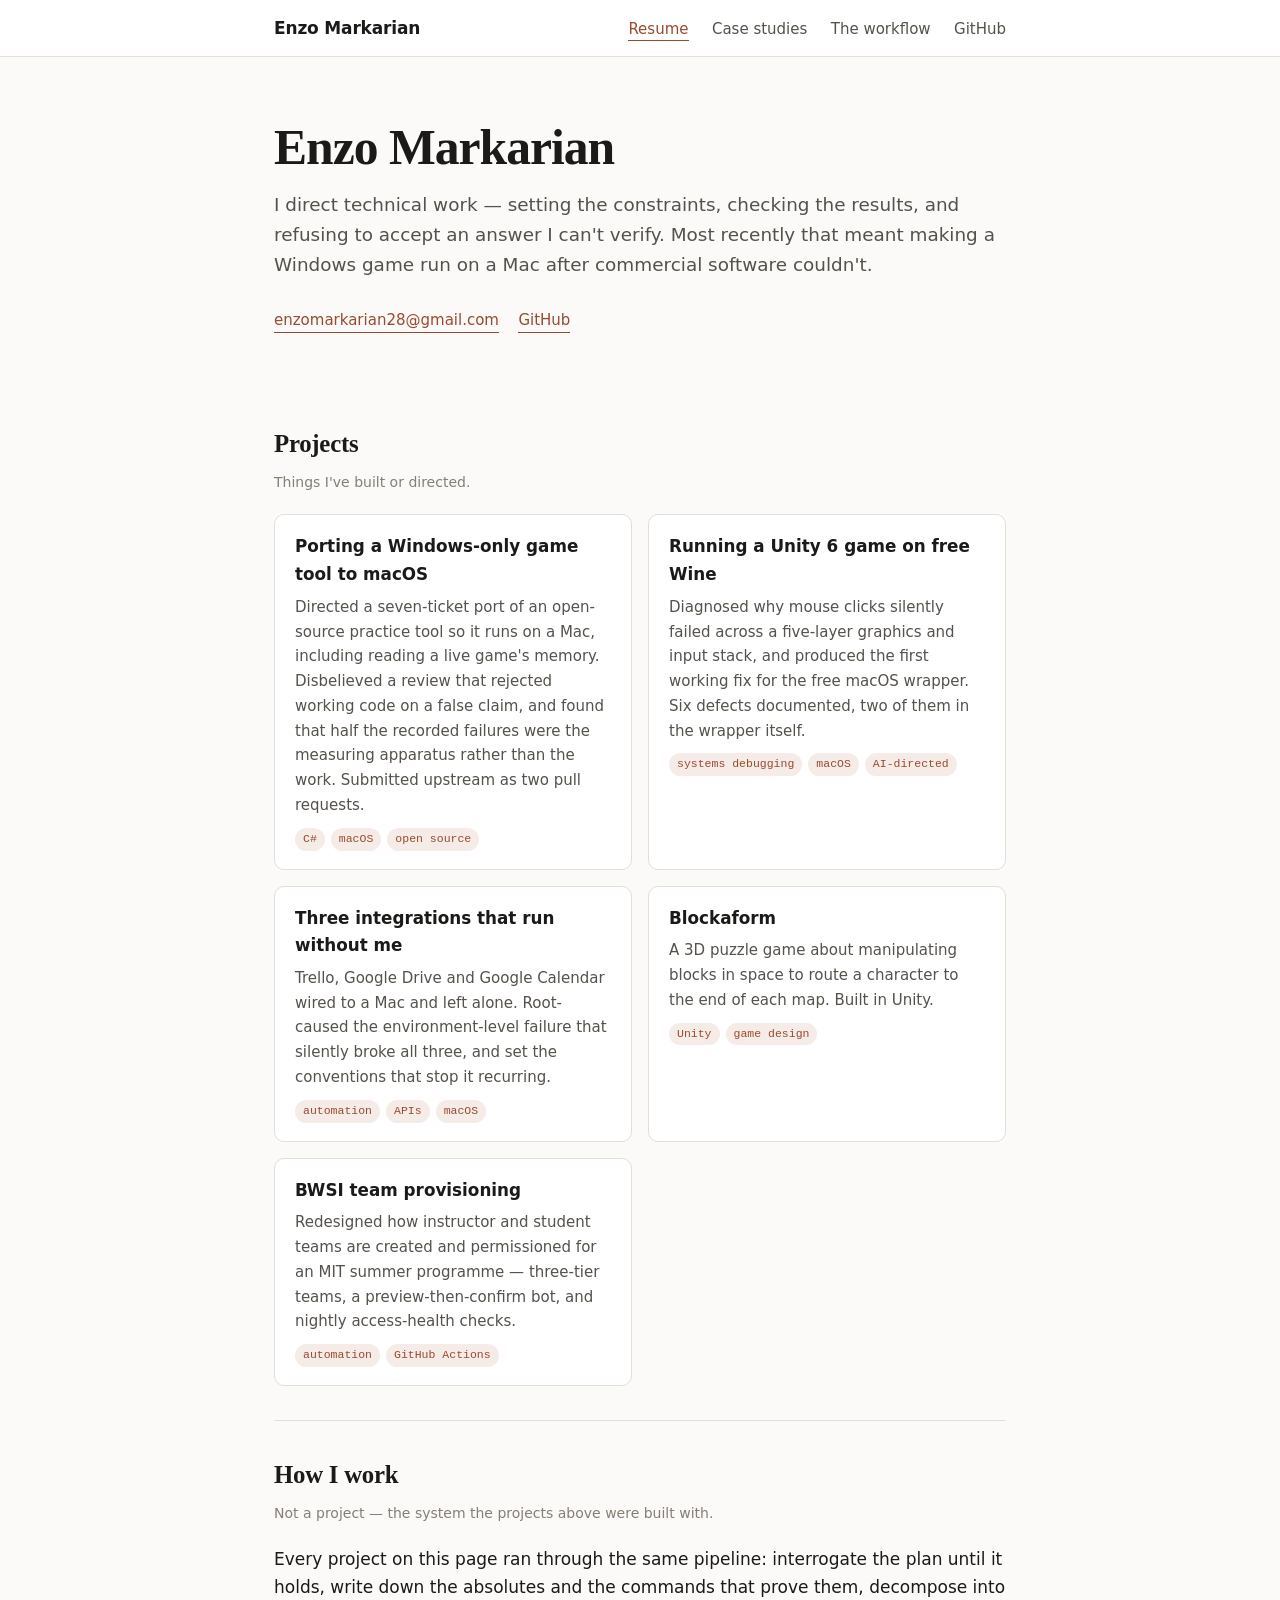
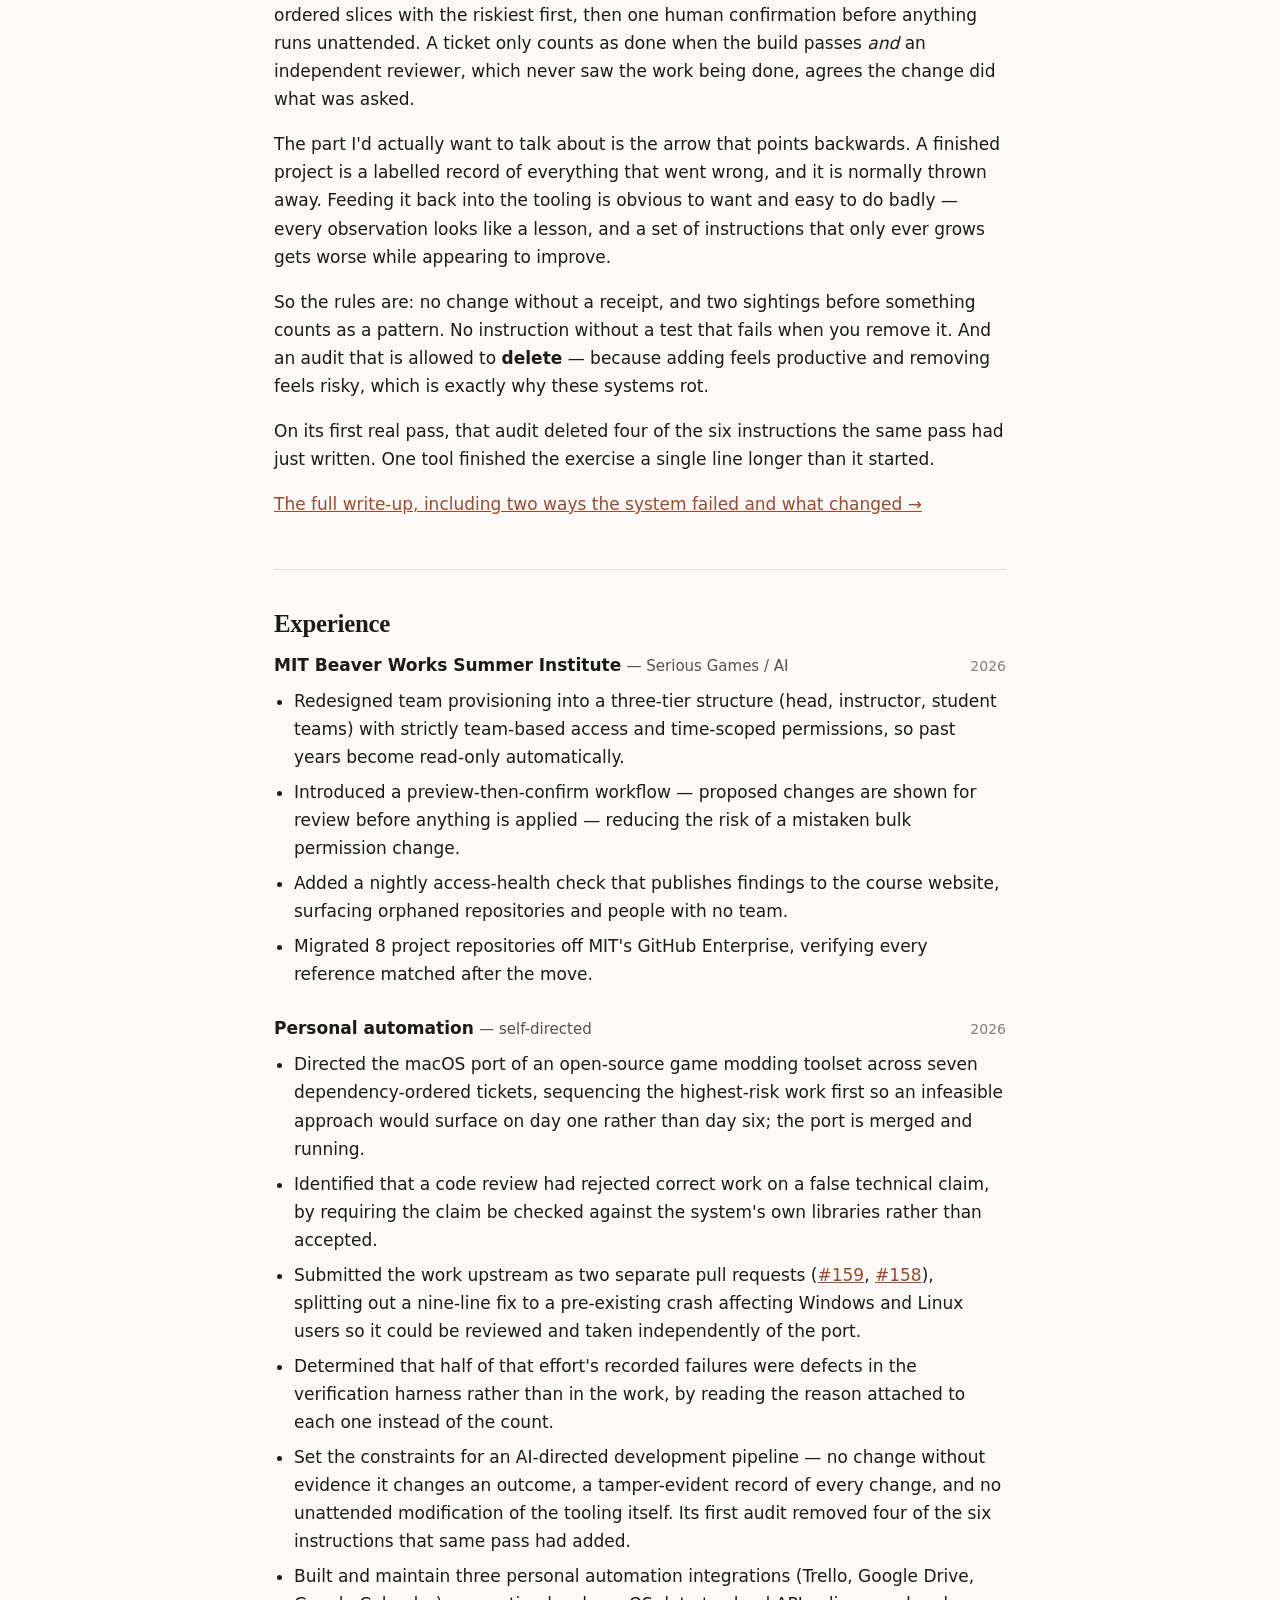
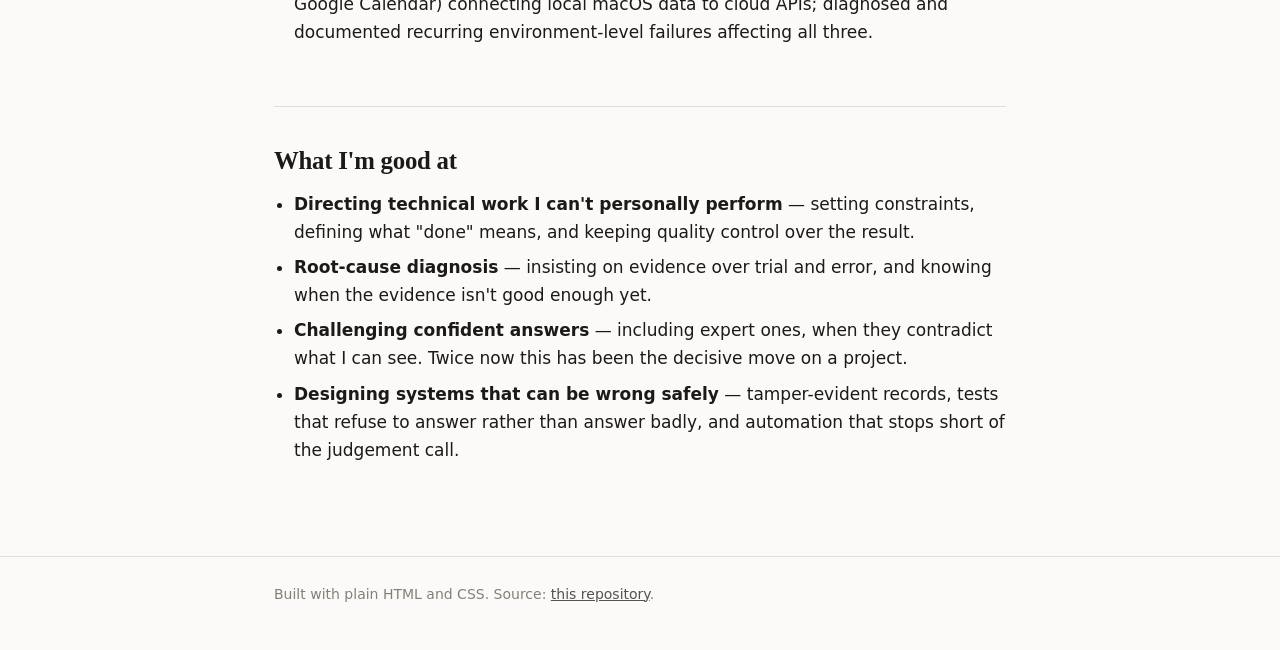
==== index.html @ 33f26e67 "Take the draft banner off, and add the upstream PRs The banner said the page was a skeleton and the " ====
<!doctype html>
<html lang="en">
<head>
<meta charset="utf-8">
<meta name="viewport" content="width=device-width, initial-scale=1">
<title>Enzo Markarian</title>
<meta name="description" content="Enzo Markarian — resume and project portfolio.">
<link rel="stylesheet" href="style.css">
<link rel="icon" href="data:image/svg+xml,<svg xmlns='http://www.w3.org/2000/svg' viewBox='0 0 100 100'><text y='.9em' font-size='90'>⌘</text></svg>">
</head>
<body>

<header class="site">
  <div class="wrap">
    <a class="brand" href="/">Enzo Markarian</a>
    <nav>
      <a href="/" aria-current="page">Resume</a>
      <a href="/projects/peak-on-wine.html">Case studies</a>
      <a href="/projects/ai-workflow.html">The workflow</a>
      <a href="https://github.com/zeno-blade-creator">GitHub</a>
    </nav>
  </div>
</header>

<div class="wrap">

  <div class="hero">
    <h1>Enzo Markarian</h1>
    <p class="tagline">
      I direct technical work — setting the constraints, checking the results, and
      refusing to accept an answer I can't verify. Most recently that meant making a
      Windows game run on a Mac after commercial software couldn't.
    </p>
    <p class="links">
      <a href="mailto:enzomarkarian28@gmail.com">enzomarkarian28@gmail.com</a>
      <a href="https://github.com/zeno-blade-creator">GitHub</a>
      <!-- TODO tomorrow: LinkedIn URL, phone if wanted, location -->
    </p>
  </div>

  <section>
    <h2>Projects</h2>
    <p class="sub">Things I've built or directed.</p>

    <div class="cards">
      <a class="card" href="/projects/ddinfo-macos-port.html">
        <h3>Porting a Windows-only game tool to macOS</h3>
        <p>Directed a seven-ticket port of an open-source practice tool so it runs on a
           Mac, including reading a live game's memory. Disbelieved a review that
           rejected working code on a false claim, and found that half the recorded
           failures were the measuring apparatus rather than the work. Submitted upstream
           as two pull requests.</p>
        <span class="tag">C#</span><span class="tag">macOS</span><span class="tag">open source</span>
      </a>

      <a class="card" href="/projects/peak-on-wine.html">
        <h3>Running a Unity 6 game on free Wine</h3>
        <p>Diagnosed why mouse clicks silently failed across a five-layer graphics and
           input stack, and produced the first working fix for the free macOS wrapper.
           Six defects documented, two of them in the wrapper itself.</p>
        <span class="tag">systems debugging</span><span class="tag">macOS</span><span class="tag">AI-directed</span>
      </a>

      <a class="card" href="/projects/personal-integrations.html">
        <h3>Three integrations that run without me</h3>
        <p>Trello, Google Drive and Google Calendar wired to a Mac and left alone.
           Root-caused the environment-level failure that silently broke all three,
           and set the conventions that stop it recurring.</p>
        <span class="tag">automation</span><span class="tag">APIs</span><span class="tag">macOS</span>
      </a>

      <a class="card" href="https://github.com/zeno-blade-creator/Blockaform">
        <h3>Blockaform</h3>
        <p>A 3D puzzle game about manipulating blocks in space to route a character to
           the end of each map. Built in Unity.</p>
        <span class="tag">Unity</span><span class="tag">game design</span>
      </a>

      <a class="card" href="#bwsi">
        <h3>BWSI team provisioning</h3>
        <p>Redesigned how instructor and student teams are created and permissioned for
           an MIT summer programme — three-tier teams, a preview-then-confirm bot, and
           nightly access-health checks.</p>
        <span class="tag">automation</span><span class="tag">GitHub Actions</span>
      </a>
    </div>
  </section>

  <section id="workflow">
    <h2>How I work</h2>
    <p class="sub">Not a project — the system the projects above were built with.</p>

    <p>
      Every project on this page ran through the same pipeline: interrogate the plan
      until it holds, write down the absolutes and the commands that prove them,
      decompose into ordered slices with the riskiest first, then one human confirmation
      before anything runs unattended. A ticket only counts as done when the build
      passes <em>and</em> an independent reviewer, which never saw the work being done,
      agrees the change did what was asked.
    </p>
    <p>
      The part I'd actually want to talk about is the arrow that points backwards. A
      finished project is a labelled record of everything that went wrong, and it is
      normally thrown away. Feeding it back into the tooling is obvious to want and easy
      to do badly — every observation looks like a lesson, and a set of instructions that
      only ever grows gets worse while appearing to improve.
    </p>
    <p>
      So the rules are: no change without a receipt, and two sightings before something
      counts as a pattern. No instruction without a test that fails when you remove it.
      And an audit that is allowed to <strong>delete</strong> — because adding feels
      productive and removing feels risky, which is exactly why these systems rot.
    </p>
    <p>
      On its first real pass, that audit deleted four of the six instructions the same
      pass had just written. One tool finished the exercise a single line longer than it
      started.
    </p>
    <p><a href="/projects/ai-workflow.html">The full write-up, including two ways the system failed and what changed →</a></p>
  </section>

  <section id="experience">
    <h2>Experience</h2>
    <!-- OPEN: confirm the BWSI title, organisation wording and dates. Everything
         below is accurate as written; only the label is unconfirmed. -->

    <div class="role" id="bwsi">
      <div class="meta">
        <div><strong>MIT Beaver Works Summer Institute</strong> <span class="where">— Serious Games / AI</span></div>
        <span class="when">2026</span>
      </div>
      <ul>
        <li>Redesigned team provisioning into a three-tier structure (head, instructor,
            student teams) with strictly team-based access and time-scoped permissions,
            so past years become read-only automatically.</li>
        <li>Introduced a preview-then-confirm workflow — proposed changes are shown for
            review before anything is applied — reducing the risk of a mistaken bulk
            permission change.</li>
        <li>Added a nightly access-health check that publishes findings to the course
            website, surfacing orphaned repositories and people with no team.</li>
        <li>Migrated 8 project repositories off MIT's GitHub Enterprise, verifying every
            reference matched after the move.</li>
      </ul>
      <!-- TODO: was this a TA role, intern, volunteer? Confirm title and dates.
           TODO: how many students/instructors did this serve? Real number if known. -->
    </div>

    <div class="role">
      <div class="meta">
        <div><strong>Personal automation</strong> <span class="where">— self-directed</span></div>
        <span class="when">2026</span>
      </div>
      <ul>
        <li>Directed the macOS port of an open-source game modding toolset across seven
            dependency-ordered tickets, sequencing the highest-risk work first so an
            infeasible approach would surface on day one rather than day six; the port
            is merged and running.</li>
        <li>Identified that a code review had rejected correct work on a false technical
            claim, by requiring the claim be checked against the system's own libraries
            rather than accepted.</li>
        <li>Submitted the work upstream as two separate pull requests
            (<a href="https://github.com/NoahStolk/ddinfo-tools/pull/159">#159</a>,
            <a href="https://github.com/NoahStolk/ddinfo-tools/pull/158">#158</a>),
            splitting out a nine-line fix to a pre-existing crash affecting Windows and
            Linux users so it could be reviewed and taken independently of the port.</li>
        <li>Determined that half of that effort's recorded failures were defects in the
            verification harness rather than in the work, by reading the reason attached
            to each one instead of the count.</li>
        <li>Set the constraints for an AI-directed development pipeline — no change
            without evidence it changes an outcome, a tamper-evident record of every
            change, and no unattended modification of the tooling itself. Its first
            audit removed four of the six instructions that same pass had added.</li>
        <li>Built and maintain three personal automation integrations (Trello, Google
            Drive, Google Calendar) connecting local macOS data to cloud APIs;
            diagnosed and documented recurring environment-level failures affecting
            all three.</li>
      </ul>
      <!-- Longer, portfolio-grade version of this lives in the case study at
           /projects/personal-integrations.html and in each project's README.
           Pull from there when expanding this into more bullets. -->
    </div>


    <!-- OPEN: further roles go here, newest first, matching the blocks above. The
         empty placeholder that sat here is deleted: a blank role reads worse to a
         stranger than no role at all. -->
  </section>

  <!-- OPEN: Education removed rather than shown empty. To restore, paste back and fill:
  <section>
    <h2>Education</h2>
    <div class="role">
      <div class="meta">
        <div><strong>Institution</strong> <span class="where">- programme</span></div>
        <span class="when">years</span>
      </div>
    </div>
  </section>
  -->

  <section>
    <h2>What I'm good at</h2>
    <ul>
      <li><strong>Directing technical work I can't personally perform</strong> — setting
          constraints, defining what "done" means, and keeping quality control over the
          result.</li>
      <li><strong>Root-cause diagnosis</strong> — insisting on evidence over trial and
          error, and knowing when the evidence isn't good enough yet.</li>
      <li><strong>Challenging confident answers</strong> — including expert ones, when
          they contradict what I can see. Twice now this has been the decisive move on a
          project.</li>
      <li><strong>Designing systems that can be wrong safely</strong> — tamper-evident
          records, tests that refuse to answer rather than answer badly, and automation
          that stops short of the judgement call.</li>
      <!-- OPEN: languages, tools and coursework to list here. Left out rather than
           guessed at - naming a language he would not want to be questioned on is
           exactly the trap the rest of this page avoids. -->
    </ul>
  </section>

</div>

<footer class="site">
  <div class="wrap">
    Built with plain HTML and CSS. Source:
    <a href="https://github.com/zeno-blade-creator/zeno-blade-creator.github.io">this repository</a>.
  </div>
</footer>

</body>
</html>
---- style.css ----
/* Enzo Markarian — portfolio + resume
   One stylesheet, light and dark, no dependencies. */

:root {
  --bg:        #fbfaf8;
  --surface:   #ffffff;
  --border:    #e3ded6;
  --ink:       #1b1a18;
  --ink-soft:  #55514b;
  --ink-faint: #857f76;
  --accent:    #9a4a2f;
  --accent-bg: #f6ece7;
  --good:      #2f6b4f;
  --warn:      #8a6d1f;
  --mono: ui-monospace, "SF Mono", Menlo, Consolas, monospace;
  --sans: -apple-system, BlinkMacSystemFont, "Segoe UI", Inter, system-ui, sans-serif;
  --serif: "Iowan Old Style", "Palatino Linotype", Palatino, Georgia, serif;
}

@media (prefers-color-scheme: dark) {
  :root:not([data-theme="light"]) {
    --bg:        #14161a;
    --surface:   #1b1e24;
    --border:    #2c313a;
    --ink:       #e8e6e3;
    --ink-soft:  #b0aca6;
    --ink-faint: #7d7972;
    --accent:    #e0885f;
    --accent-bg: #2a1f19;
    --good:      #6fbf95;
    --warn:      #d4b25e;
  }
}
:root[data-theme="dark"] {
  --bg:        #14161a;
  --surface:   #1b1e24;
  --border:    #2c313a;
  --ink:       #e8e6e3;
  --ink-soft:  #b0aca6;
  --ink-faint: #7d7972;
  --accent:    #e0885f;
  --accent-bg: #2a1f19;
  --good:      #6fbf95;
  --warn:      #d4b25e;
}

* { box-sizing: border-box; }

body {
  margin: 0;
  background: var(--bg);
  color: var(--ink);
  font-family: var(--sans);
  font-size: 17px;
  line-height: 1.65;
  -webkit-font-smoothing: antialiased;
}

.wrap { max-width: 780px; margin: 0 auto; padding: 0 24px; }
.wide { max-width: 940px; }

/* ---- header ---- */
header.site {
  border-bottom: 1px solid var(--border);
  background: var(--surface);
  position: sticky; top: 0; z-index: 10;
  backdrop-filter: saturate(180%) blur(8px);
}
header.site .wrap {
  display: flex; align-items: center; justify-content: space-between;
  gap: 16px; padding-top: 14px; padding-bottom: 14px; flex-wrap: wrap;
}
.brand { font-weight: 600; letter-spacing: -0.01em; text-decoration: none; color: var(--ink); }
nav a {
  color: var(--ink-soft); text-decoration: none; margin-left: 18px;
  font-size: 15px; border-bottom: 1px solid transparent; padding-bottom: 2px;
}
nav a:hover, nav a[aria-current="page"] { color: var(--accent); border-bottom-color: var(--accent); }

/* ---- hero ---- */
.hero { padding: 64px 0 40px; }
.hero h1 {
  font-family: var(--serif);
  font-size: clamp(2.1rem, 5vw, 3.1rem);
  line-height: 1.1; margin: 0 0 14px; letter-spacing: -0.02em;
}
.hero .tagline { font-size: 1.15rem; color: var(--ink-soft); margin: 0 0 24px; max-width: 62ch; }
.links a {
  display: inline-block; margin-right: 14px; color: var(--accent);
  text-decoration: none; border-bottom: 1px solid currentColor; font-size: 15px;
}
.links a:hover { opacity: .75; }

/* ---- sections ---- */
section { padding: 34px 0; border-top: 1px solid var(--border); }
section:first-of-type { border-top: none; }
h2 {
  font-family: var(--serif); font-size: 1.55rem; margin: 0 0 6px; letter-spacing: -0.01em;
}
h3 { font-size: 1.06rem; margin: 26px 0 4px; }
.sub { color: var(--ink-faint); font-size: 14px; margin: 0 0 20px; }

.role { margin-bottom: 26px; }
.role .meta {
  display: flex; justify-content: space-between; gap: 12px;
  align-items: baseline; flex-wrap: wrap;
}
.role .where { color: var(--ink-soft); font-size: 15px; }
.role .when { color: var(--ink-faint); font-size: 14px; font-variant-numeric: tabular-nums; white-space: nowrap; }
ul { padding-left: 20px; margin: 8px 0; }
li { margin-bottom: 7px; }

/* ---- cards ---- */
.cards { display: grid; gap: 16px; grid-template-columns: repeat(auto-fit, minmax(260px, 1fr)); margin-top: 18px; }
.card {
  border: 1px solid var(--border); border-radius: 10px; padding: 18px 20px;
  background: var(--surface); text-decoration: none; color: inherit; display: block;
  transition: border-color .15s ease, transform .15s ease;
}
.card:hover { border-color: var(--accent); transform: translateY(-2px); }
.card h3 { margin: 0 0 6px; font-size: 1.05rem; }
.card p { margin: 0; color: var(--ink-soft); font-size: 15px; }
.tag {
  display: inline-block; font-family: var(--mono); font-size: 11.5px;
  color: var(--accent); background: var(--accent-bg);
  padding: 2px 8px; border-radius: 20px; margin-top: 10px; margin-right: 6px;
}

/* ---- callouts ---- */
.note {
  border-left: 3px solid var(--accent); background: var(--accent-bg);
  padding: 12px 16px; border-radius: 0 8px 8px 0; margin: 20px 0; font-size: 15.5px;
}
.note strong { color: var(--accent); }

/* ---- code + tables ---- */
code { font-family: var(--mono); font-size: .87em; background: var(--accent-bg); padding: 1.5px 5px; border-radius: 4px; }
pre {
  background: var(--surface); border: 1px solid var(--border); border-radius: 8px;
  padding: 14px 16px; overflow-x: auto; font-size: 13.5px; line-height: 1.55;
}
pre code { background: none; padding: 0; font-size: inherit; }

.table-scroll { overflow-x: auto; margin: 18px 0; }
table { border-collapse: collapse; width: 100%; font-size: 15px; }
th, td { text-align: left; padding: 9px 12px; border-bottom: 1px solid var(--border); vertical-align: top; }
th { font-size: 13px; text-transform: uppercase; letter-spacing: .04em; color: var(--ink-faint); font-weight: 600; }

figure { margin: 28px 0; }
figure svg { width: 100%; height: auto; display: block; }
figcaption { color: var(--ink-faint); font-size: 14px; margin-top: 10px; text-align: center; }

footer.site {
  border-top: 1px solid var(--border); margin-top: 50px;
  padding: 26px 0 44px; color: var(--ink-faint); font-size: 14px;
}
footer.site a { color: var(--ink-soft); }

a { color: var(--accent); }

@media print {
  header.site, footer.site, nav, .links { display: none; }
  body { font-size: 11pt; background: #fff; color: #000; }
  section { padding: 12px 0; }
}
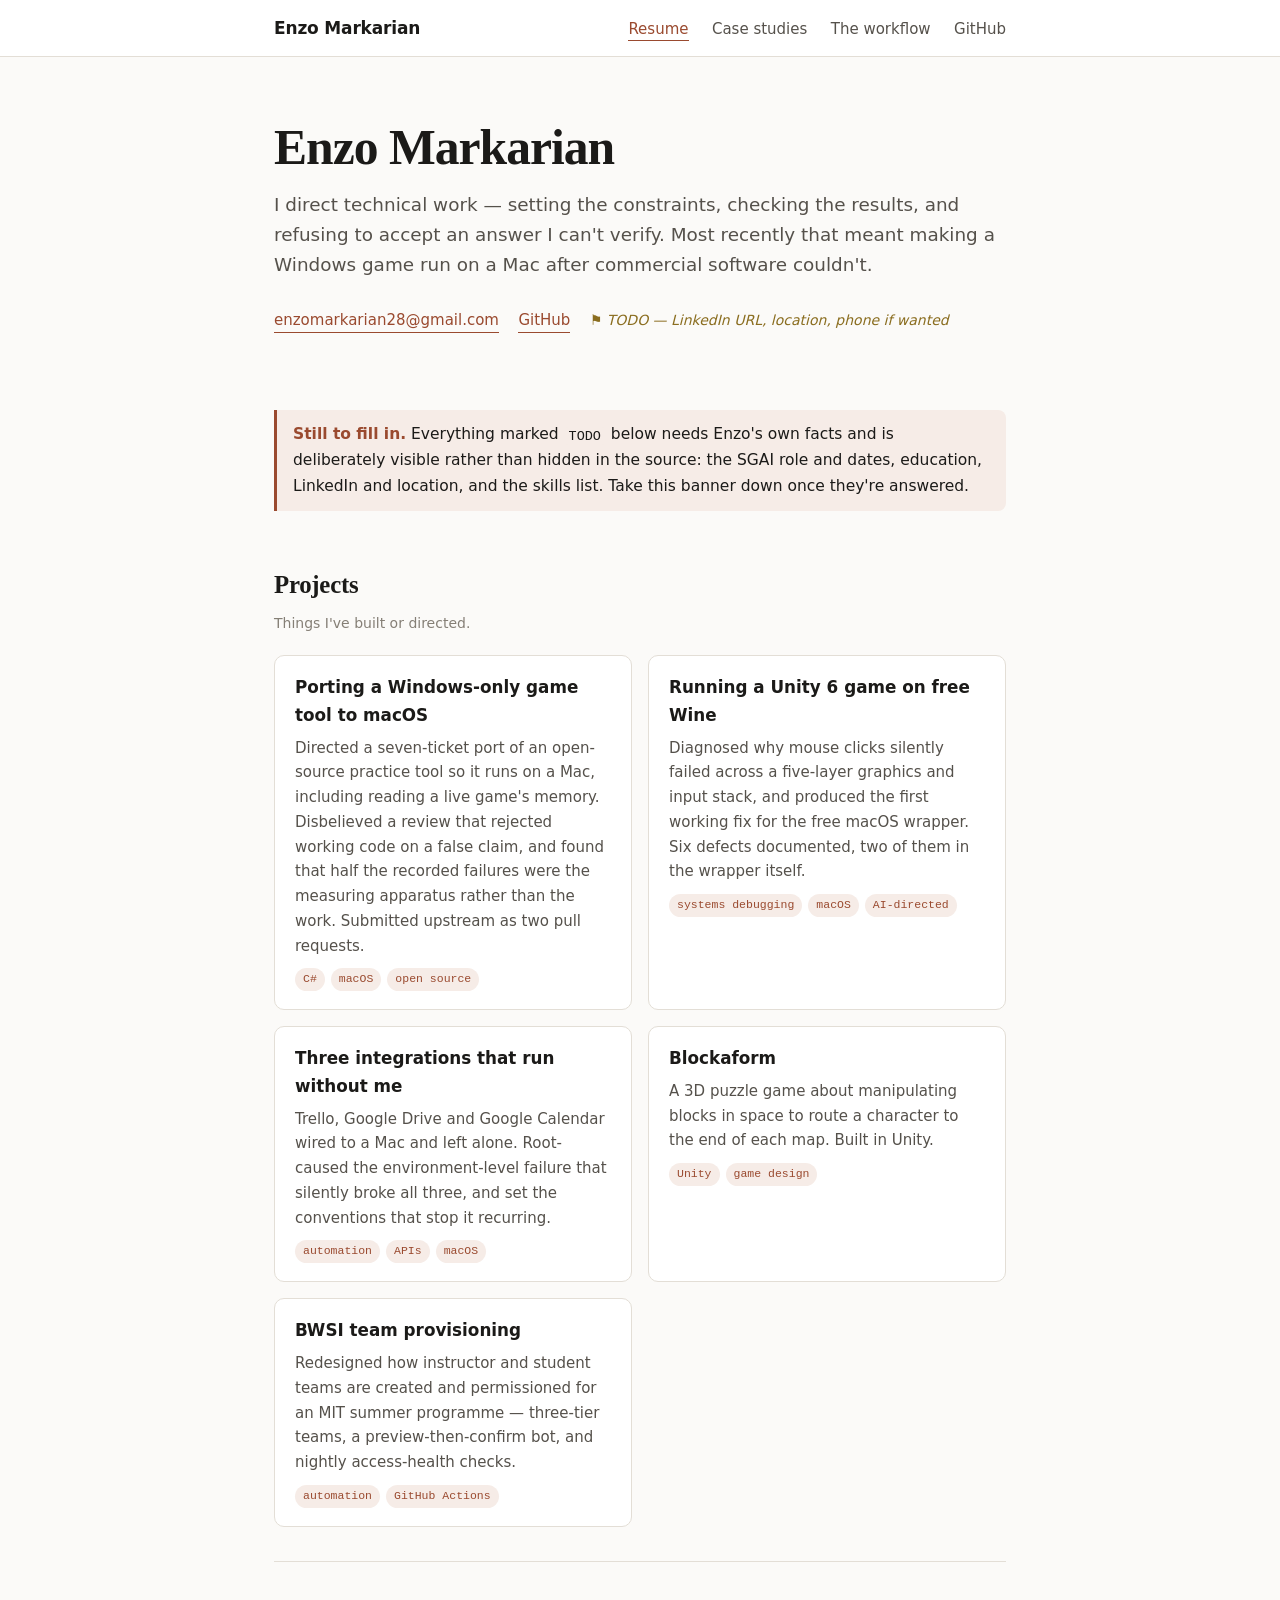
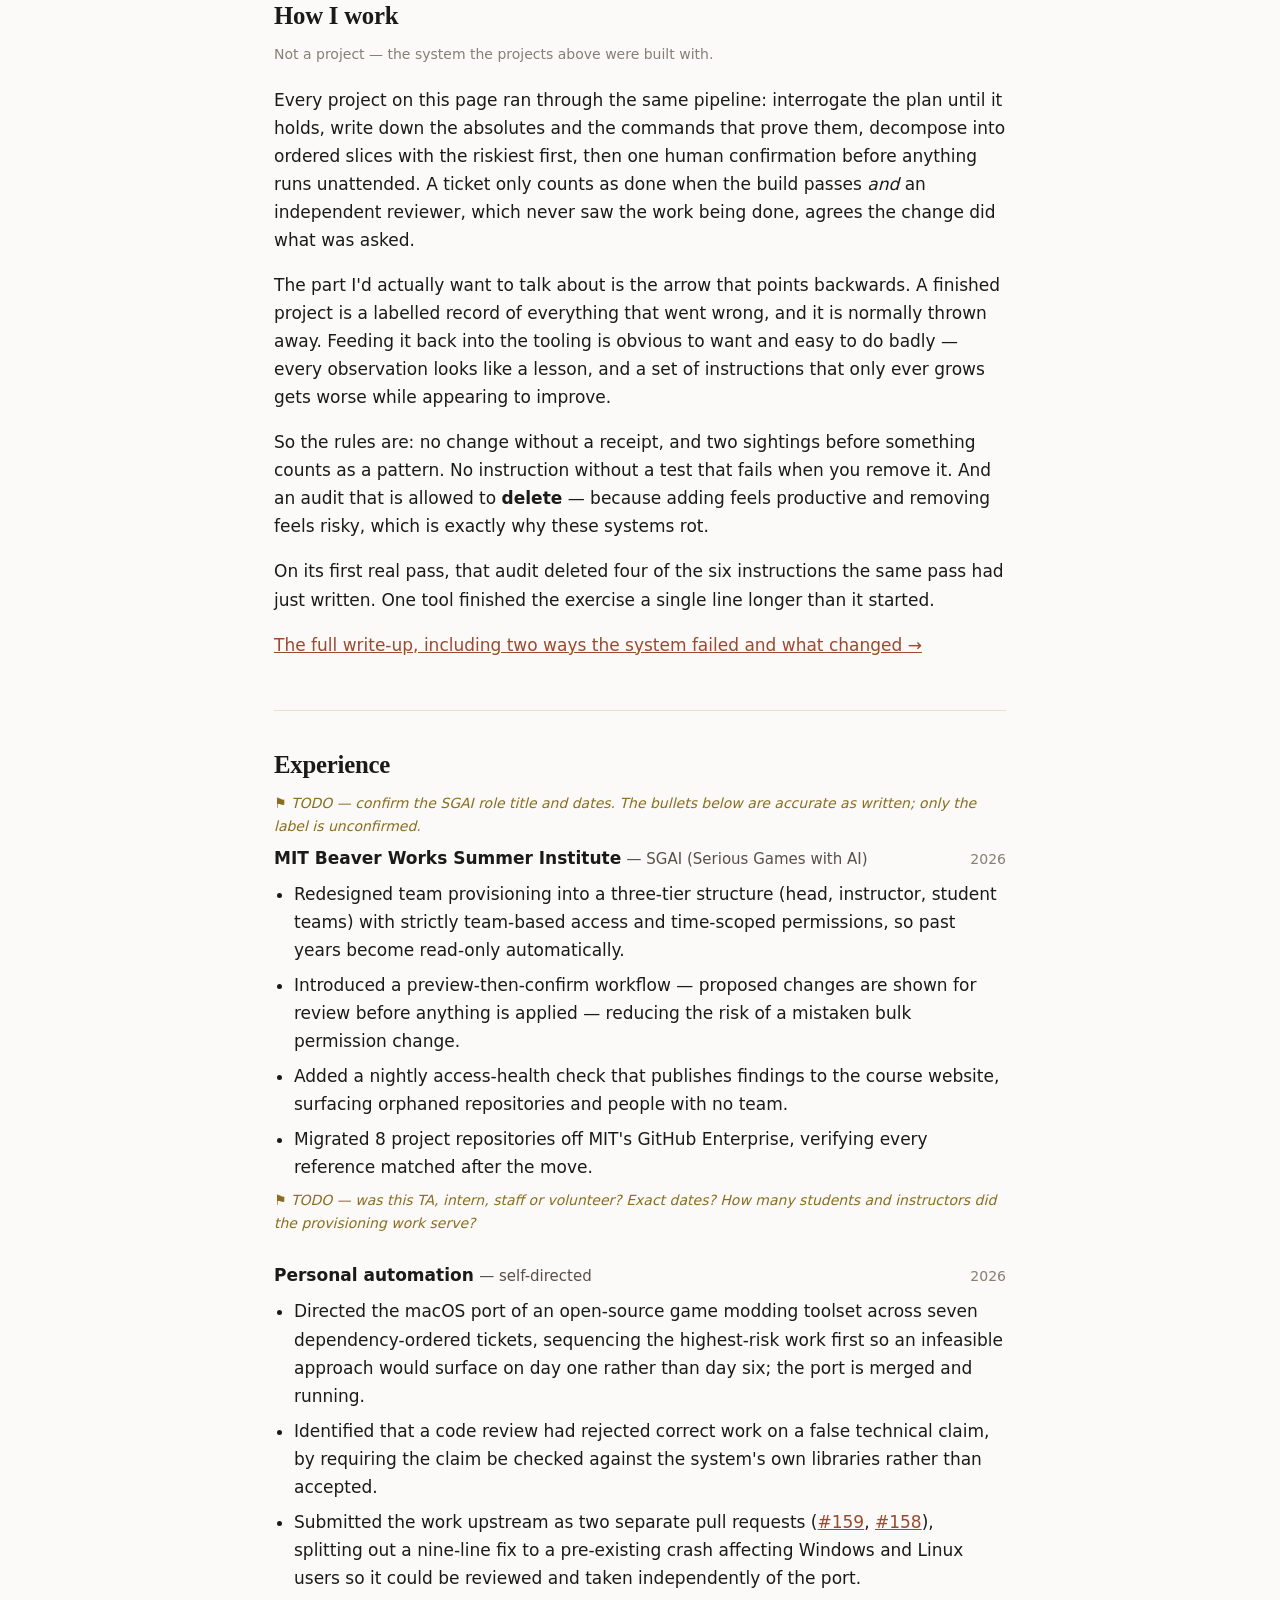
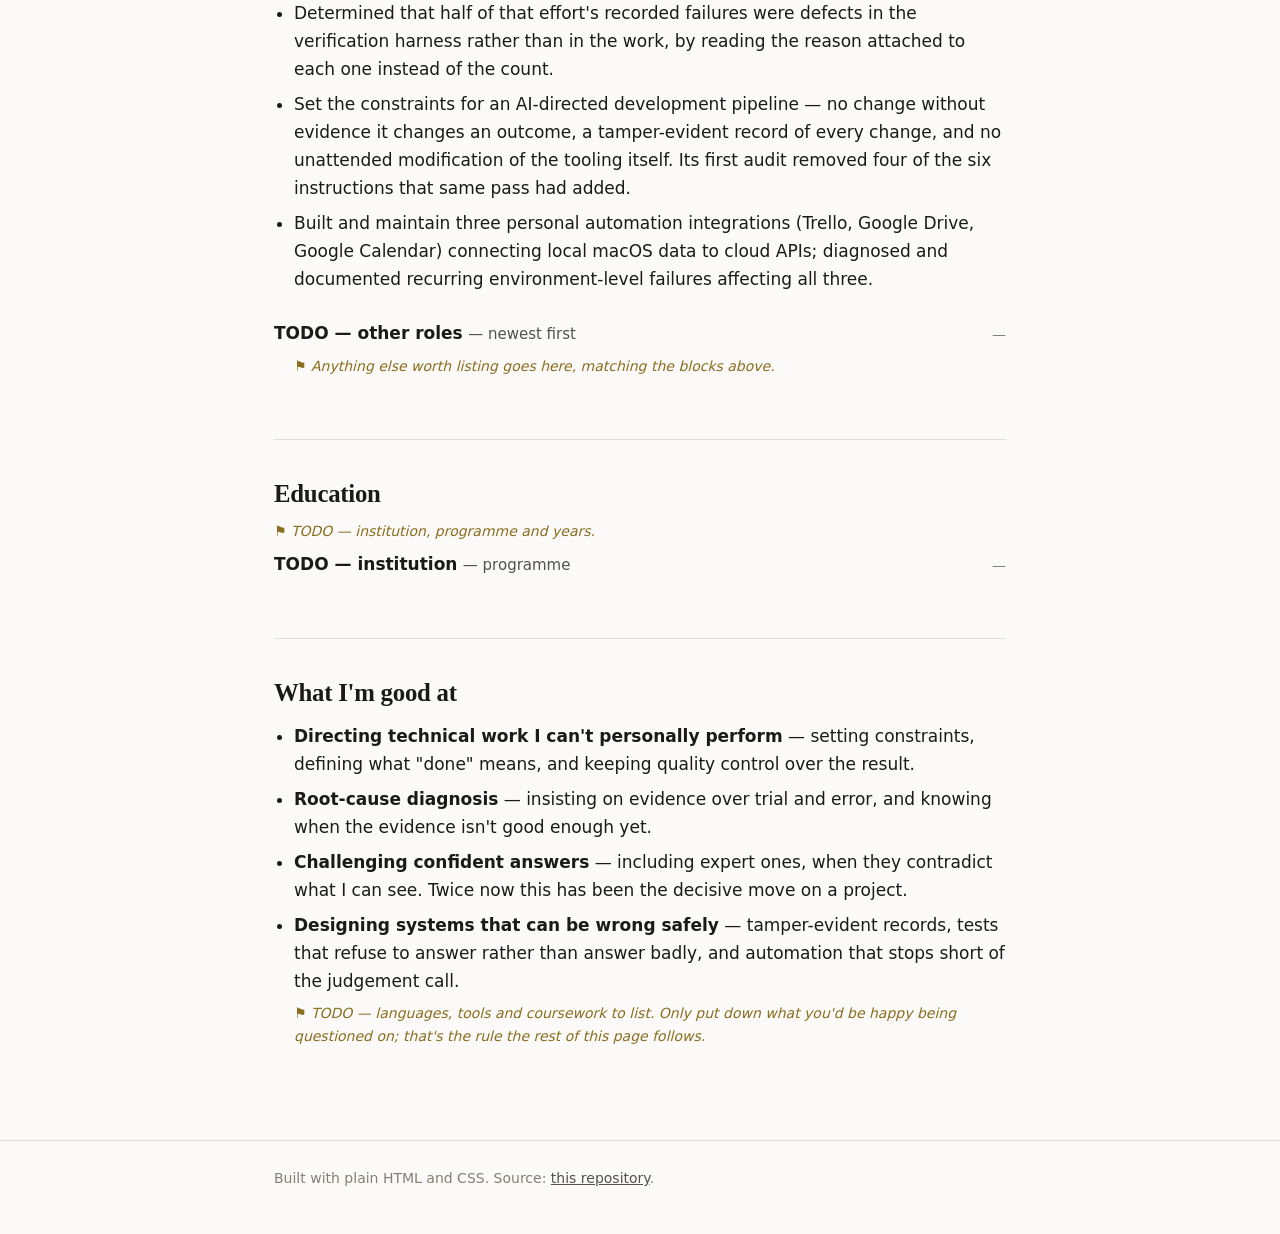
==== commit 29019209: "Put the open items back on the page, and name the programme I had turned the nine TODOs into HTML co" ====
--- a/index.html
+++ b/index.html
@@ -34,8 +34,15 @@
     <p class="links">
       <a href="mailto:enzomarkarian28@gmail.com">enzomarkarian28@gmail.com</a>
       <a href="https://github.com/zeno-blade-creator">GitHub</a>
-      <!-- TODO tomorrow: LinkedIn URL, phone if wanted, location -->
-    </p>
+      <span class="todo">TODO — LinkedIn URL, location, phone if wanted</span>
+    </p>
+  </div>
+
+  <div class="note">
+    <strong>Still to fill in.</strong> Everything marked <code>TODO</code> below needs
+    Enzo's own facts and is deliberately visible rather than hidden in the source:
+    the SGAI role and dates, education, LinkedIn and location, and the skills list.
+    Take this banner down once they're answered.
   </div>
 
   <section>
@@ -121,12 +128,13 @@
 
   <section id="experience">
     <h2>Experience</h2>
-    <!-- OPEN: confirm the BWSI title, organisation wording and dates. Everything
-         below is accurate as written; only the label is unconfirmed. -->
+    <p class="sub todo">TODO — confirm the SGAI role title and dates. The bullets below
+       are accurate as written; only the label is unconfirmed.</p>
 
     <div class="role" id="bwsi">
       <div class="meta">
-        <div><strong>MIT Beaver Works Summer Institute</strong> <span class="where">— Serious Games / AI</span></div>
+        <div><strong>MIT Beaver Works Summer Institute</strong>
+             <span class="where">— SGAI (Serious Games with AI)</span></div>
         <span class="when">2026</span>
       </div>
       <ul>
@@ -141,8 +149,8 @@
         <li>Migrated 8 project repositories off MIT's GitHub Enterprise, verifying every
             reference matched after the move.</li>
       </ul>
-      <!-- TODO: was this a TA role, intern, volunteer? Confirm title and dates.
-           TODO: how many students/instructors did this serve? Real number if known. -->
+      <p class="todo">TODO — was this TA, intern, staff or volunteer? Exact dates?
+         How many students and instructors did the provisioning work serve?</p>
     </div>
 
     <div class="role">
@@ -181,22 +189,25 @@
     </div>
 
 
-    <!-- OPEN: further roles go here, newest first, matching the blocks above. The
-         empty placeholder that sat here is deleted: a blank role reads worse to a
-         stranger than no role at all. -->
-  </section>
-
-  <!-- OPEN: Education removed rather than shown empty. To restore, paste back and fill:
+    <div class="role">
+      <div class="meta">
+        <div><strong>TODO — other roles</strong> <span class="where">— newest first</span></div>
+        <span class="when">—</span>
+      </div>
+      <ul><li class="todo">Anything else worth listing goes here, matching the blocks above.</li></ul>
+    </div>
+  </section>
+
   <section>
     <h2>Education</h2>
+    <p class="sub todo">TODO — institution, programme and years.</p>
     <div class="role">
       <div class="meta">
-        <div><strong>Institution</strong> <span class="where">- programme</span></div>
-        <span class="when">years</span>
-      </div>
-    </div>
-  </section>
-  -->
+        <div><strong>TODO — institution</strong> <span class="where">— programme</span></div>
+        <span class="when">—</span>
+      </div>
+    </div>
+  </section>
 
   <section>
     <h2>What I'm good at</h2>
@@ -212,9 +223,9 @@
       <li><strong>Designing systems that can be wrong safely</strong> — tamper-evident
           records, tests that refuse to answer rather than answer badly, and automation
           that stops short of the judgement call.</li>
-      <!-- OPEN: languages, tools and coursework to list here. Left out rather than
-           guessed at - naming a language he would not want to be questioned on is
-           exactly the trap the rest of this page avoids. -->
+      <li class="todo">TODO — languages, tools and coursework to list. Only put down
+          what you'd be happy being questioned on; that's the rule the rest of this page
+          follows.</li>
     </ul>
   </section>
 
--- a/style.css
+++ b/style.css
@@ -158,6 +158,18 @@
 
 a { color: var(--accent); }
 
+/* Unfinished items, deliberately visible.
+   Marked rather than hidden: these need facts only Enzo has, and a TODO he can't see is a
+   TODO that never gets done. Styled so nobody could mistake one for finished content. */
+.todo {
+  color: var(--warn);
+  font-size: 14px;
+  font-style: italic;
+}
+li.todo, p.todo { display: block; margin: 6px 0; }
+span.todo { display: inline-block; margin-top: 4px; }
+.todo::before { content: "⚑ "; font-style: normal; }
+
 @media print {
   header.site, footer.site, nav, .links { display: none; }
   body { font-size: 11pt; background: #fff; color: #000; }
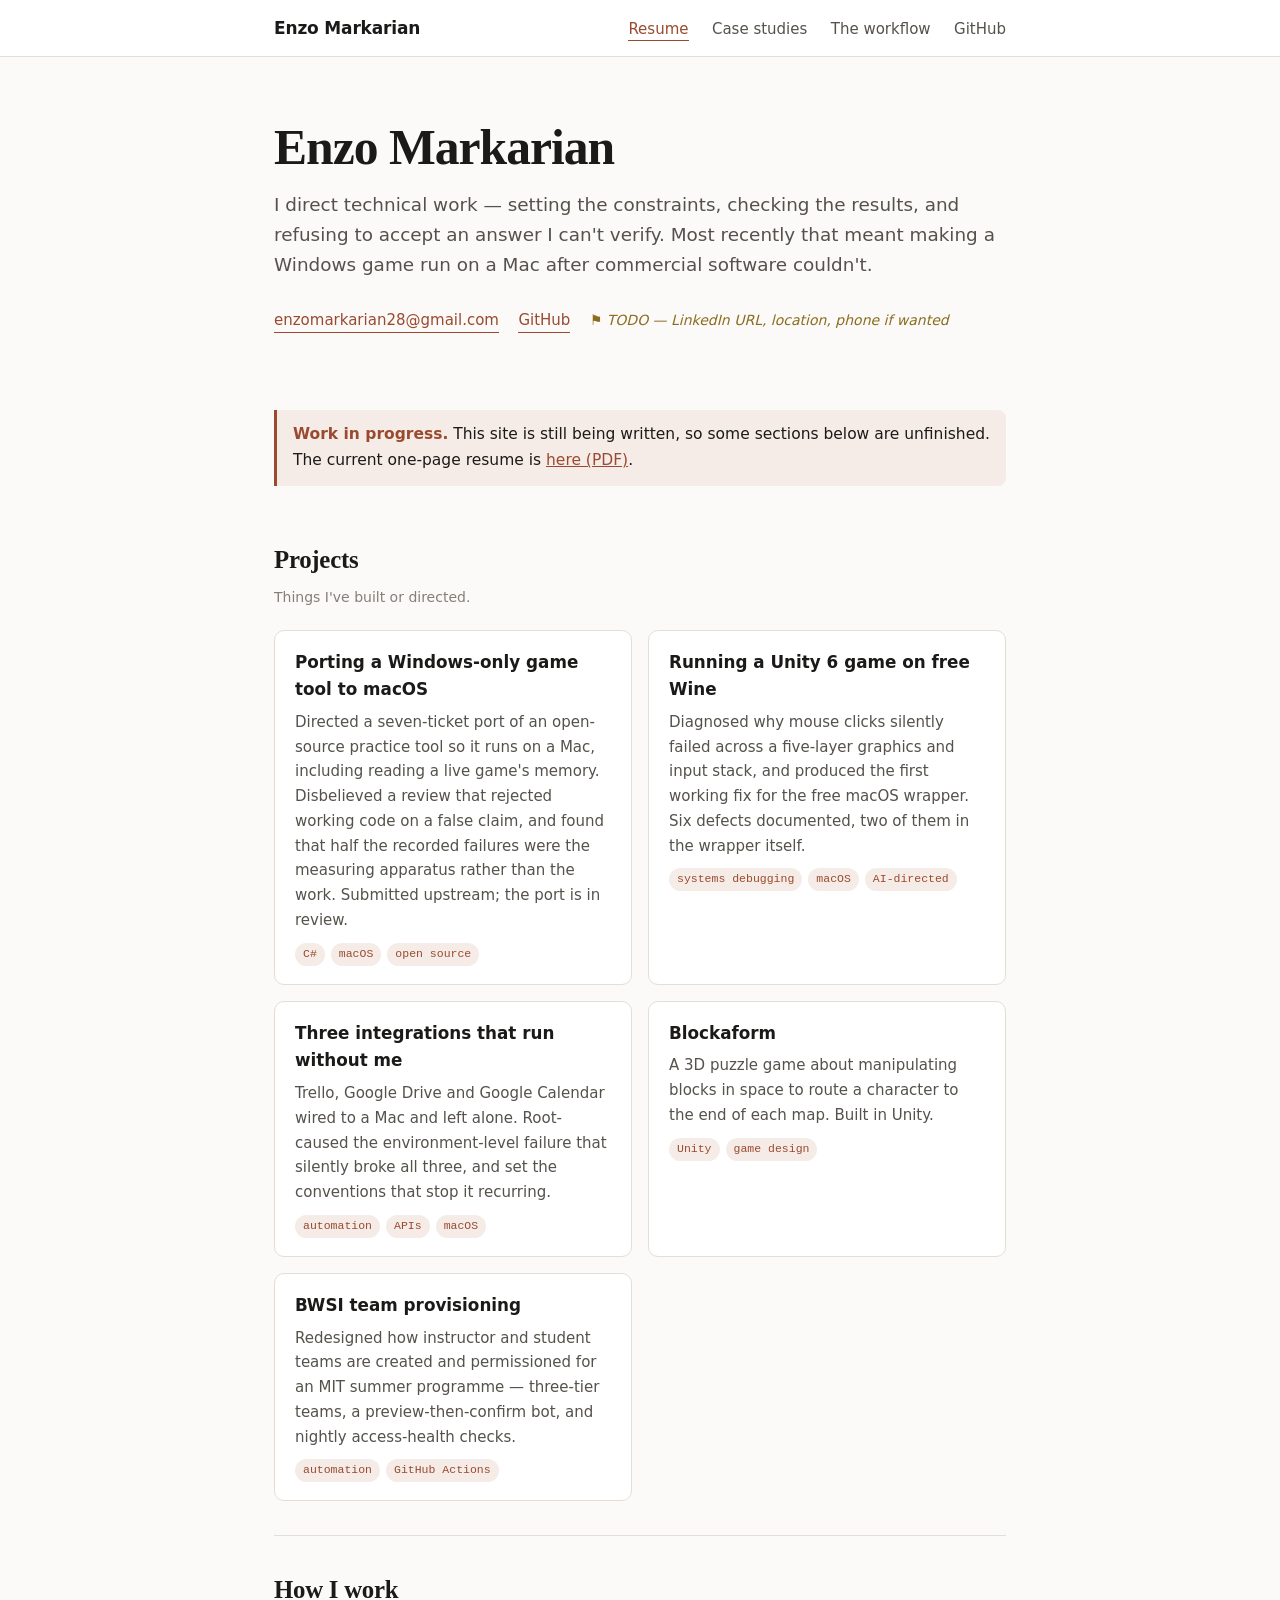
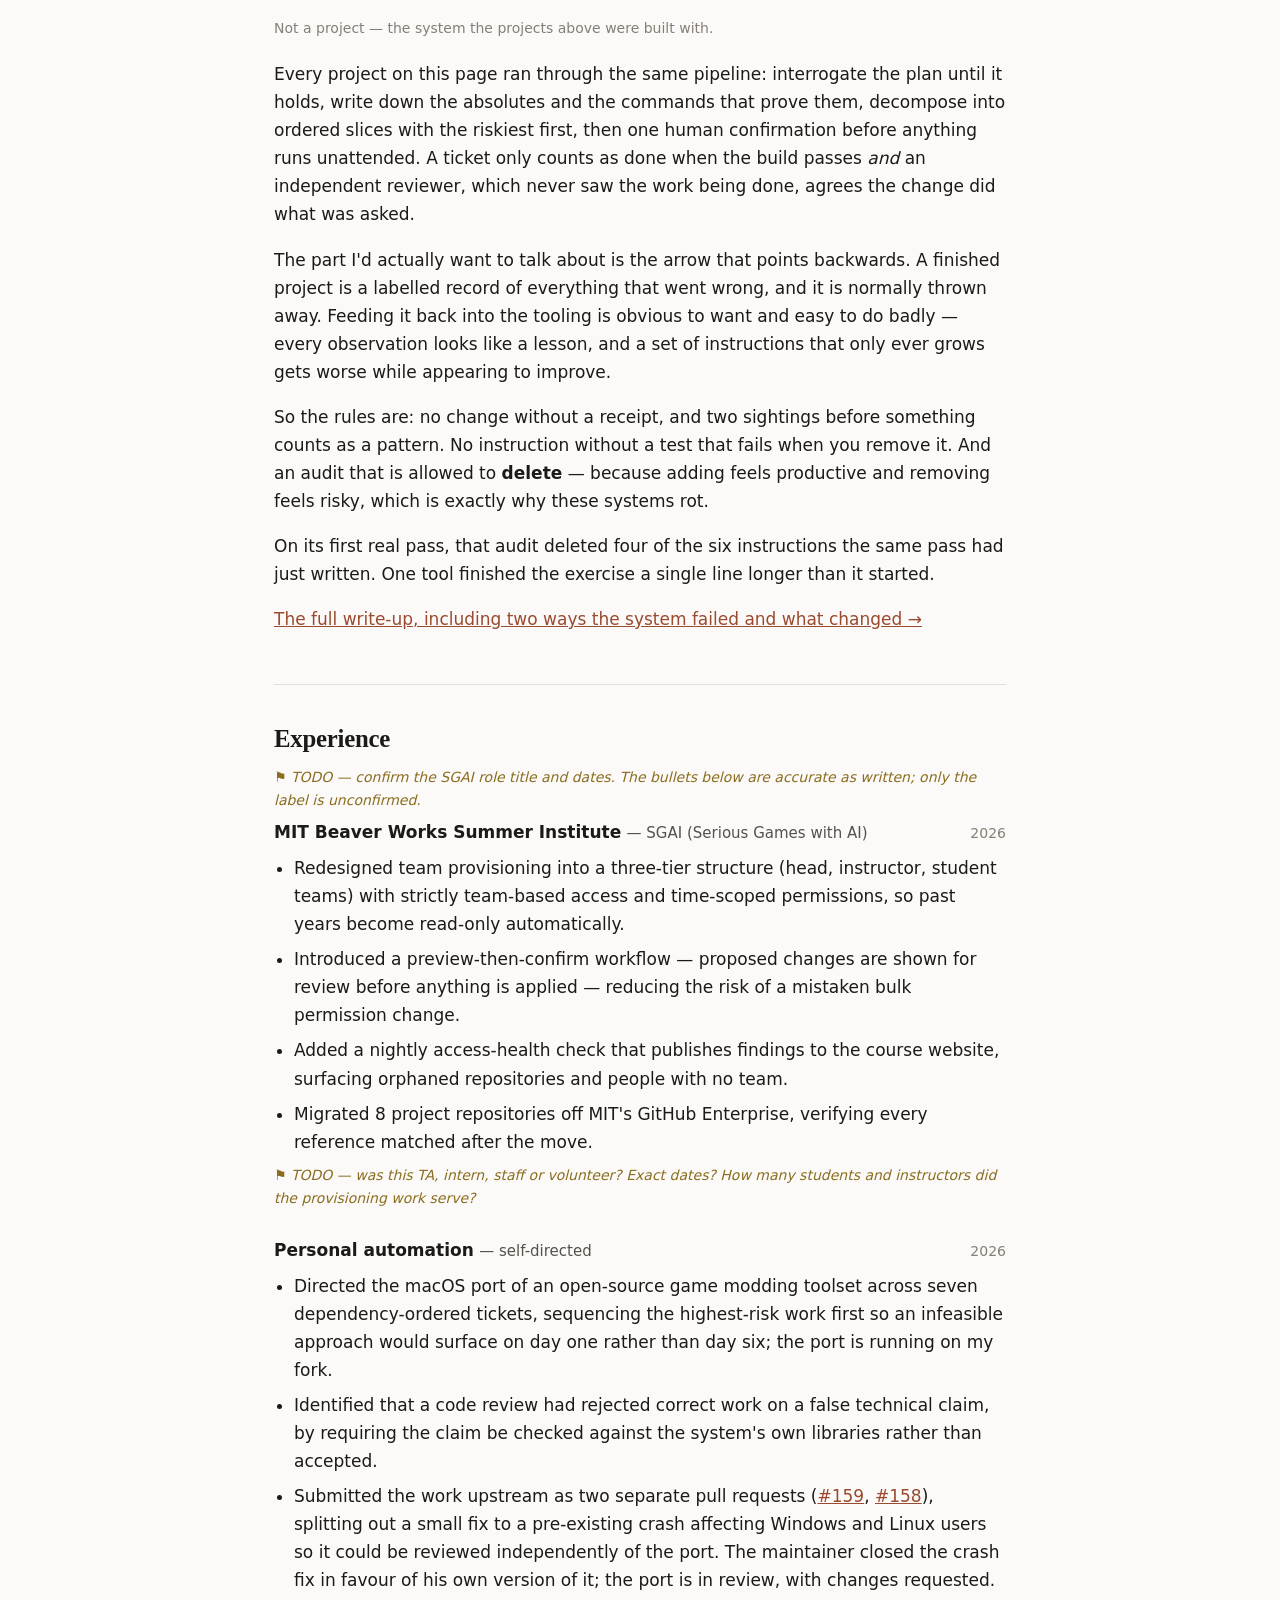
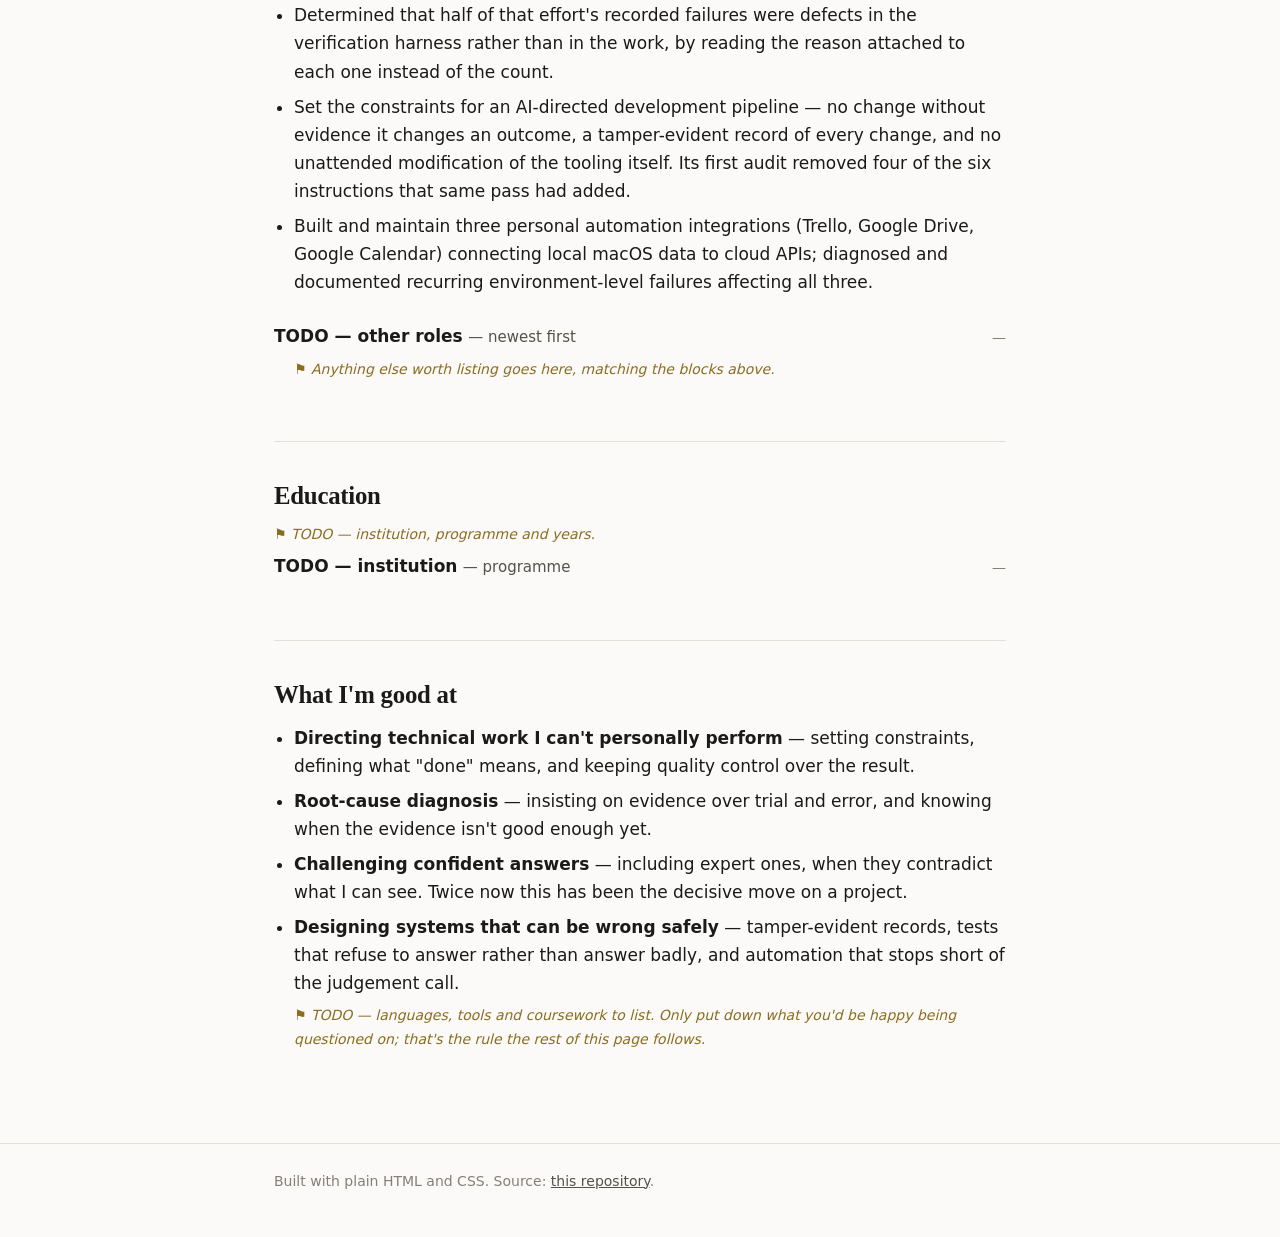
==== commit fbd15c96: "Add the one-page resume, mark the site as work in progress, correct the PR status resume.html is the" ====
--- a/index.html
+++ b/index.html
@@ -39,10 +39,9 @@
   </div>
 
   <div class="note">
-    <strong>Still to fill in.</strong> Everything marked <code>TODO</code> below needs
-    Enzo's own facts and is deliberately visible rather than hidden in the source:
-    the SGAI role and dates, education, LinkedIn and location, and the skills list.
-    Take this banner down once they're answered.
+    <strong>Work in progress.</strong> This site is still being written, so some sections
+    below are unfinished. The current one-page resume is
+    <a href="/resume.pdf">here (PDF)</a>.
   </div>
 
   <section>
@@ -55,8 +54,8 @@
         <p>Directed a seven-ticket port of an open-source practice tool so it runs on a
            Mac, including reading a live game's memory. Disbelieved a review that
            rejected working code on a false claim, and found that half the recorded
-           failures were the measuring apparatus rather than the work. Submitted upstream
-           as two pull requests.</p>
+           failures were the measuring apparatus rather than the work. Submitted upstream;
+           the port is in review.</p>
         <span class="tag">C#</span><span class="tag">macOS</span><span class="tag">open source</span>
       </a>
 
@@ -162,15 +161,17 @@
         <li>Directed the macOS port of an open-source game modding toolset across seven
             dependency-ordered tickets, sequencing the highest-risk work first so an
             infeasible approach would surface on day one rather than day six; the port
-            is merged and running.</li>
+            is running on my fork.</li>
         <li>Identified that a code review had rejected correct work on a false technical
             claim, by requiring the claim be checked against the system's own libraries
             rather than accepted.</li>
         <li>Submitted the work upstream as two separate pull requests
             (<a href="https://github.com/NoahStolk/ddinfo-tools/pull/159">#159</a>,
             <a href="https://github.com/NoahStolk/ddinfo-tools/pull/158">#158</a>),
-            splitting out a nine-line fix to a pre-existing crash affecting Windows and
-            Linux users so it could be reviewed and taken independently of the port.</li>
+            splitting out a small fix to a pre-existing crash affecting Windows and
+            Linux users so it could be reviewed independently of the port. The maintainer
+            closed the crash fix in favour of his own version of it; the port is in review,
+            with changes requested.</li>
         <li>Determined that half of that effort's recorded failures were defects in the
             verification harness rather than in the work, by reading the reason attached
             to each one instead of the count.</li>
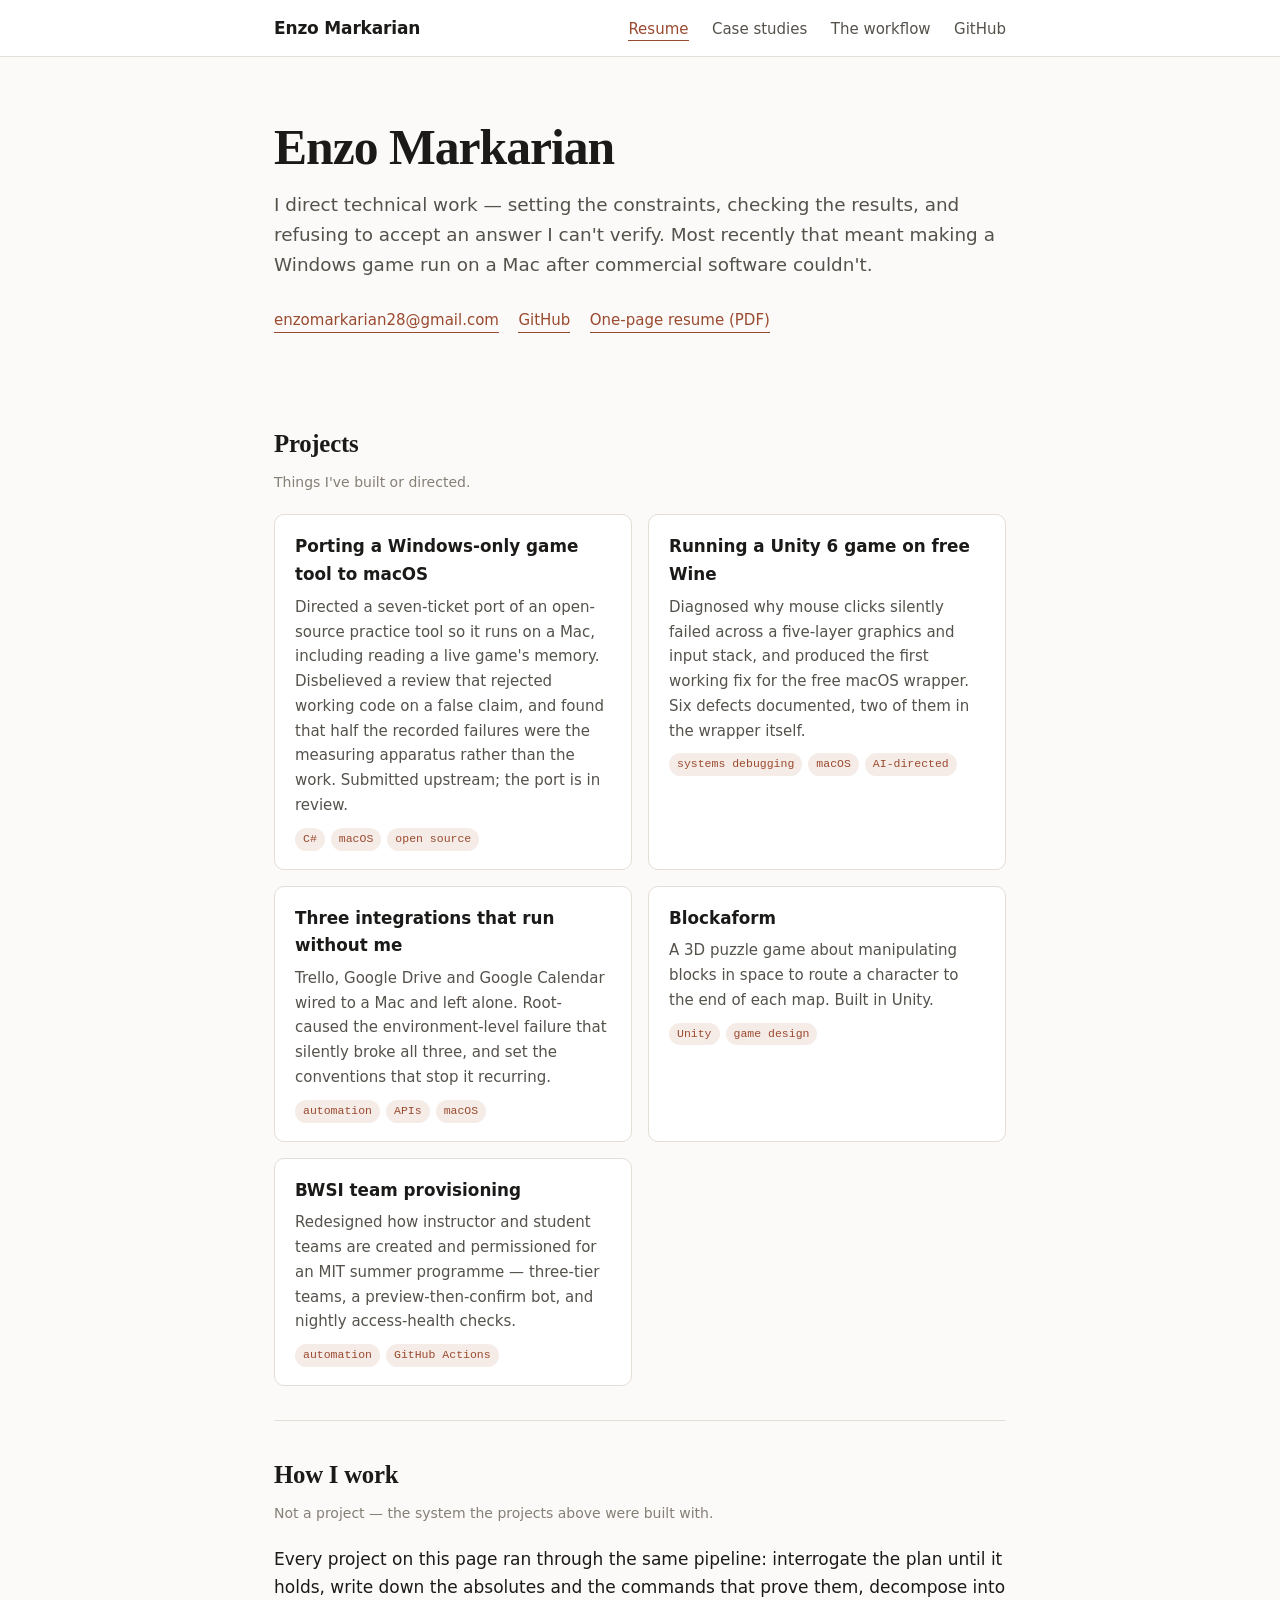
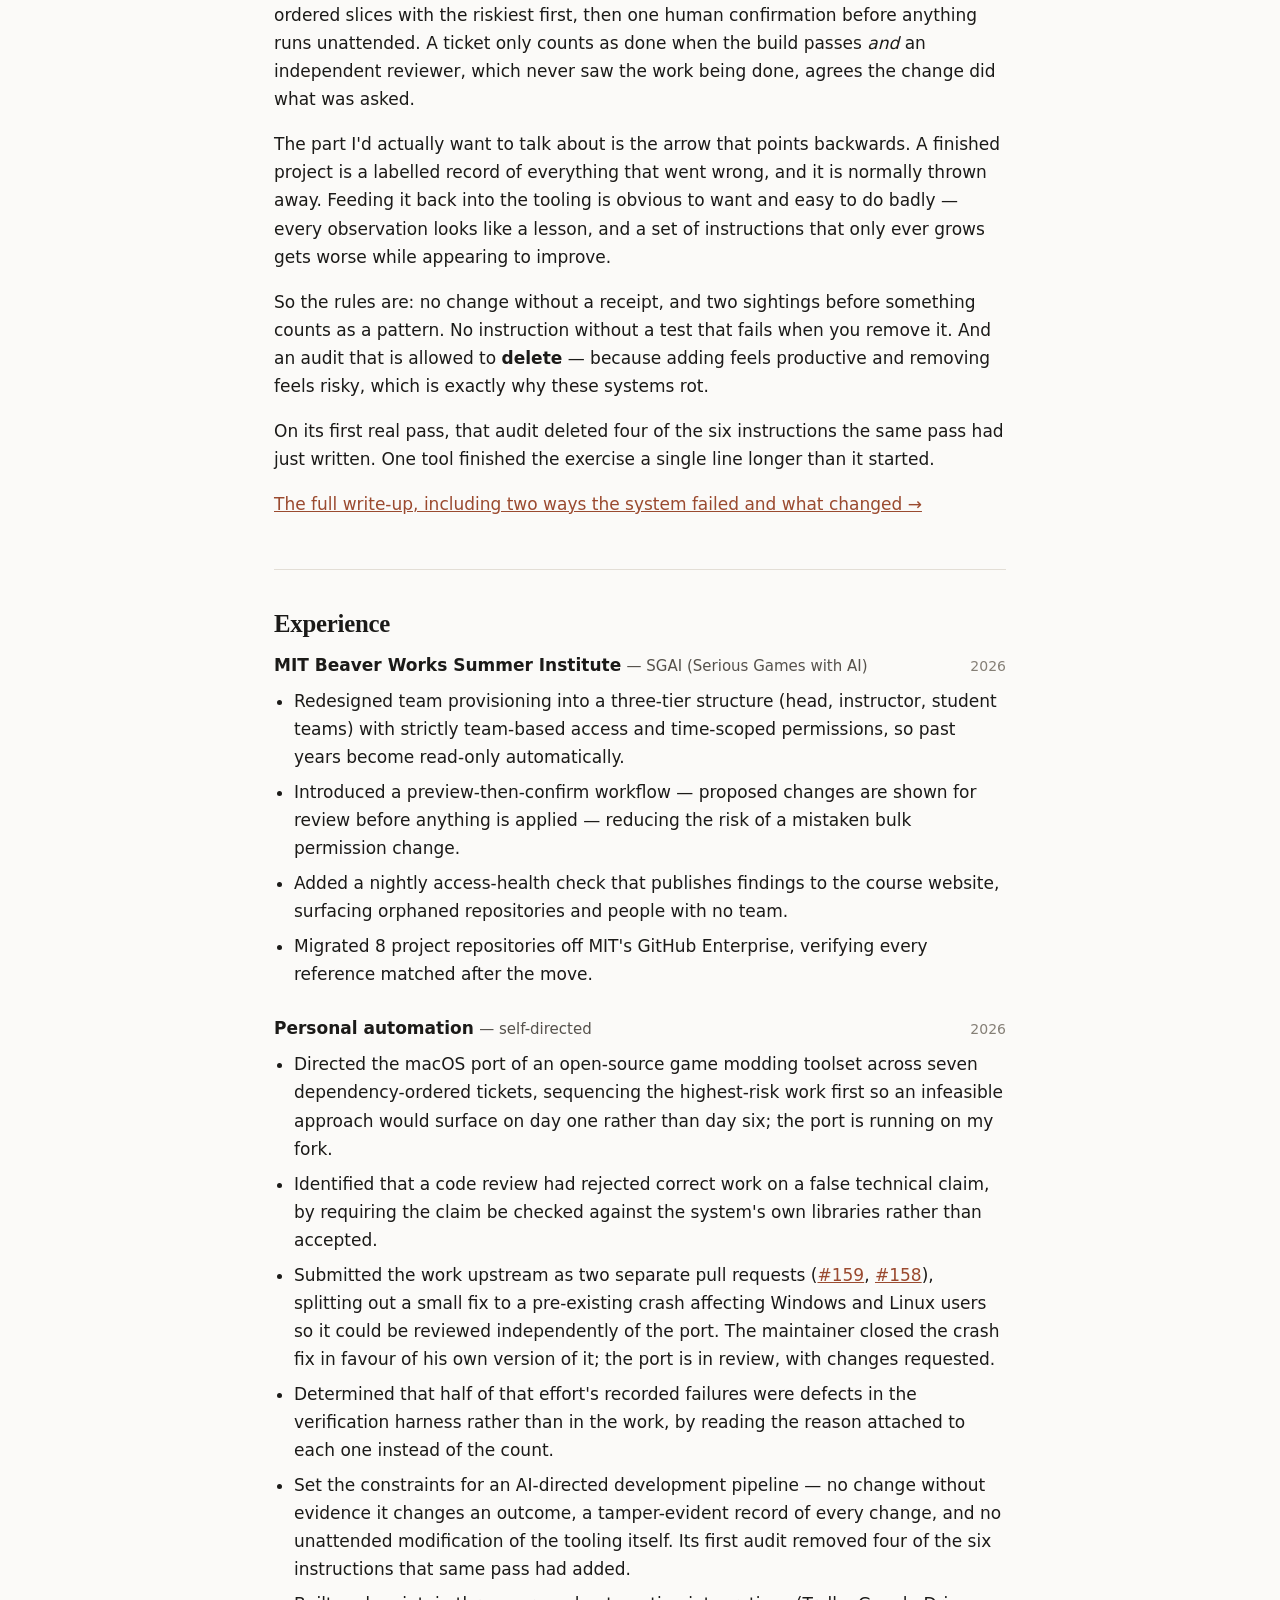
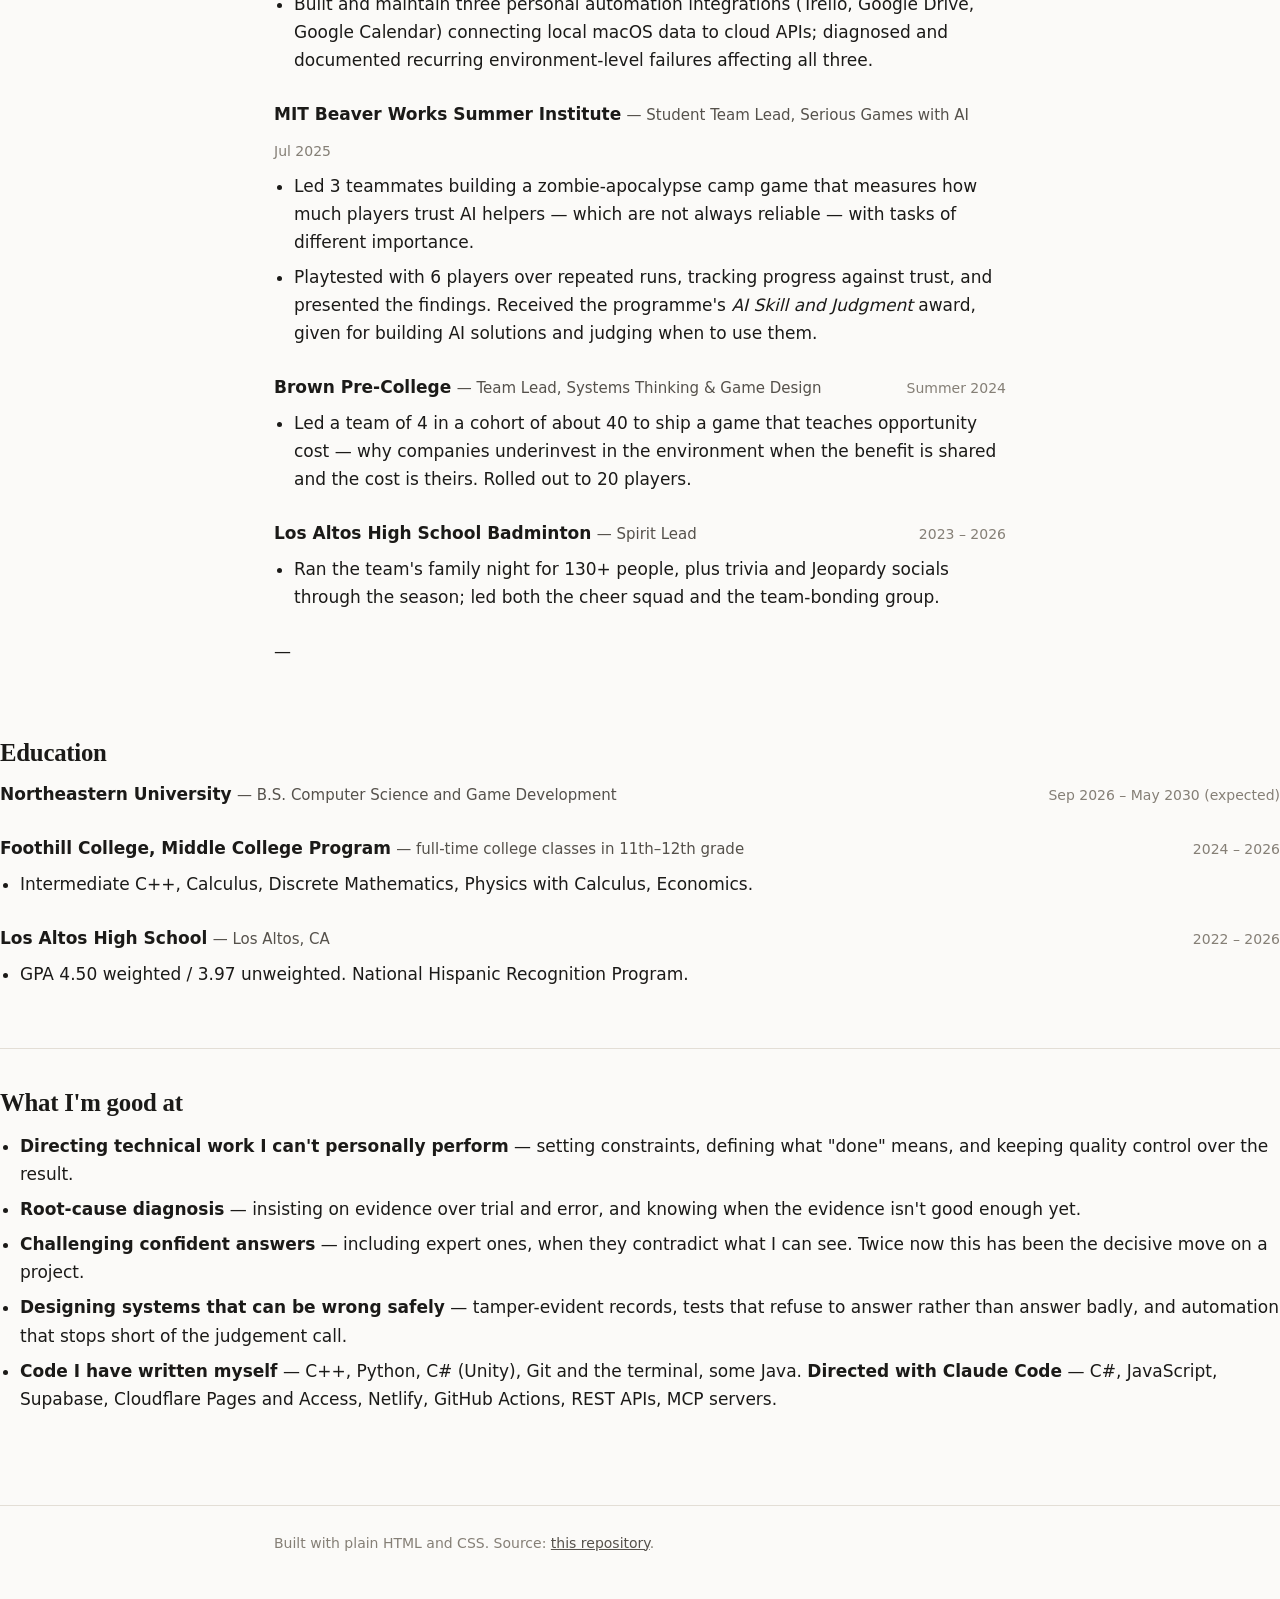
==== commit e8054615: "Fill in the site's open sections and reframe the resume around teaching Removes every TODO placehold" ====
--- a/index.html
+++ b/index.html
@@ -34,15 +34,10 @@
     <p class="links">
       <a href="mailto:enzomarkarian28@gmail.com">enzomarkarian28@gmail.com</a>
       <a href="https://github.com/zeno-blade-creator">GitHub</a>
-      <span class="todo">TODO — LinkedIn URL, location, phone if wanted</span>
+      <a href="/resume.pdf">One-page resume (PDF)</a>
     </p>
   </div>
 
-  <div class="note">
-    <strong>Work in progress.</strong> This site is still being written, so some sections
-    below are unfinished. The current one-page resume is
-    <a href="/resume.pdf">here (PDF)</a>.
-  </div>
 
   <section>
     <h2>Projects</h2>
@@ -127,8 +122,6 @@
 
   <section id="experience">
     <h2>Experience</h2>
-    <p class="sub todo">TODO — confirm the SGAI role title and dates. The bullets below
-       are accurate as written; only the label is unconfirmed.</p>
 
     <div class="role" id="bwsi">
       <div class="meta">
@@ -148,8 +141,6 @@
         <li>Migrated 8 project repositories off MIT's GitHub Enterprise, verifying every
             reference matched after the move.</li>
       </ul>
-      <p class="todo">TODO — was this TA, intern, staff or volunteer? Exact dates?
-         How many students and instructors did the provisioning work serve?</p>
     </div>
 
     <div class="role">
@@ -192,21 +183,71 @@
 
     <div class="role">
       <div class="meta">
-        <div><strong>TODO — other roles</strong> <span class="where">— newest first</span></div>
+        <div><strong>MIT Beaver Works Summer Institute</strong>
+             <span class="where">— Student Team Lead, Serious Games with AI</span></div>
+        <span class="when">Jul 2025</span>
+      </div>
+      <ul>
+        <li>Led 3 teammates building a zombie-apocalypse camp game that measures how much players
+            trust AI helpers — which are not always reliable — with tasks of different importance.</li>
+        <li>Playtested with 6 players over repeated runs, tracking progress against trust, and
+            presented the findings. Received the programme's <em>AI Skill and Judgment</em> award,
+            given for building AI solutions and judging when to use them.</li>
+      </ul>
+    </div>
+
+    <div class="role">
+      <div class="meta">
+        <div><strong>Brown Pre-College</strong>
+             <span class="where">— Team Lead, Systems Thinking &amp; Game Design</span></div>
+        <span class="when">Summer 2024</span>
+      </div>
+      <ul>
+        <li>Led a team of 4 in a cohort of about 40 to ship a game that teaches opportunity cost —
+            why companies underinvest in the environment when the benefit is shared and the cost is
+            theirs. Rolled out to 20 players.</li>
+      </ul>
+    </div>
+
+    <div class="role">
+      <div class="meta">
+        <div><strong>Los Altos High School Badminton</strong>
+             <span class="where">— Spirit Lead</span></div>
+        <span class="when">2023 – 2026</span>
+      </div>
+      <ul>
+        <li>Ran the team's family night for 130+ people, plus trivia and Jeopardy socials through the
+            season; led both the cheer squad and the team-bonding group.</li>
+      </ul>
+    </div>
         <span class="when">—</span>
       </div>
-      <ul><li class="todo">Anything else worth listing goes here, matching the blocks above.</li></ul>
     </div>
   </section>
 
   <section>
     <h2>Education</h2>
-    <p class="sub todo">TODO — institution, programme and years.</p>
-    <div class="role">
-      <div class="meta">
-        <div><strong>TODO — institution</strong> <span class="where">— programme</span></div>
-        <span class="when">—</span>
-      </div>
+    <div class="role">
+      <div class="meta">
+        <div><strong>Northeastern University</strong>
+             <span class="where">— B.S. Computer Science and Game Development</span></div>
+        <span class="when">Sep 2026 – May 2030 (expected)</span>
+      </div>
+    </div>
+    <div class="role">
+      <div class="meta">
+        <div><strong>Foothill College, Middle College Program</strong>
+             <span class="where">— full-time college classes in 11th–12th grade</span></div>
+        <span class="when">2024 – 2026</span>
+      </div>
+      <ul><li>Intermediate C++, Calculus, Discrete Mathematics, Physics with Calculus, Economics.</li></ul>
+    </div>
+    <div class="role">
+      <div class="meta">
+        <div><strong>Los Altos High School</strong> <span class="where">— Los Altos, CA</span></div>
+        <span class="when">2022 – 2026</span>
+      </div>
+      <ul><li>GPA 4.50 weighted / 3.97 unweighted. National Hispanic Recognition Program.</li></ul>
     </div>
   </section>
 
@@ -224,9 +265,9 @@
       <li><strong>Designing systems that can be wrong safely</strong> — tamper-evident
           records, tests that refuse to answer rather than answer badly, and automation
           that stops short of the judgement call.</li>
-      <li class="todo">TODO — languages, tools and coursework to list. Only put down
-          what you'd be happy being questioned on; that's the rule the rest of this page
-          follows.</li>
+      <li><strong>Code I have written myself</strong> — C++, Python, C# (Unity), Git and the
+          terminal, some Java. <strong>Directed with Claude Code</strong> — C#, JavaScript,
+          Supabase, Cloudflare Pages and Access, Netlify, GitHub Actions, REST APIs, MCP servers.</li>
     </ul>
   </section>
 
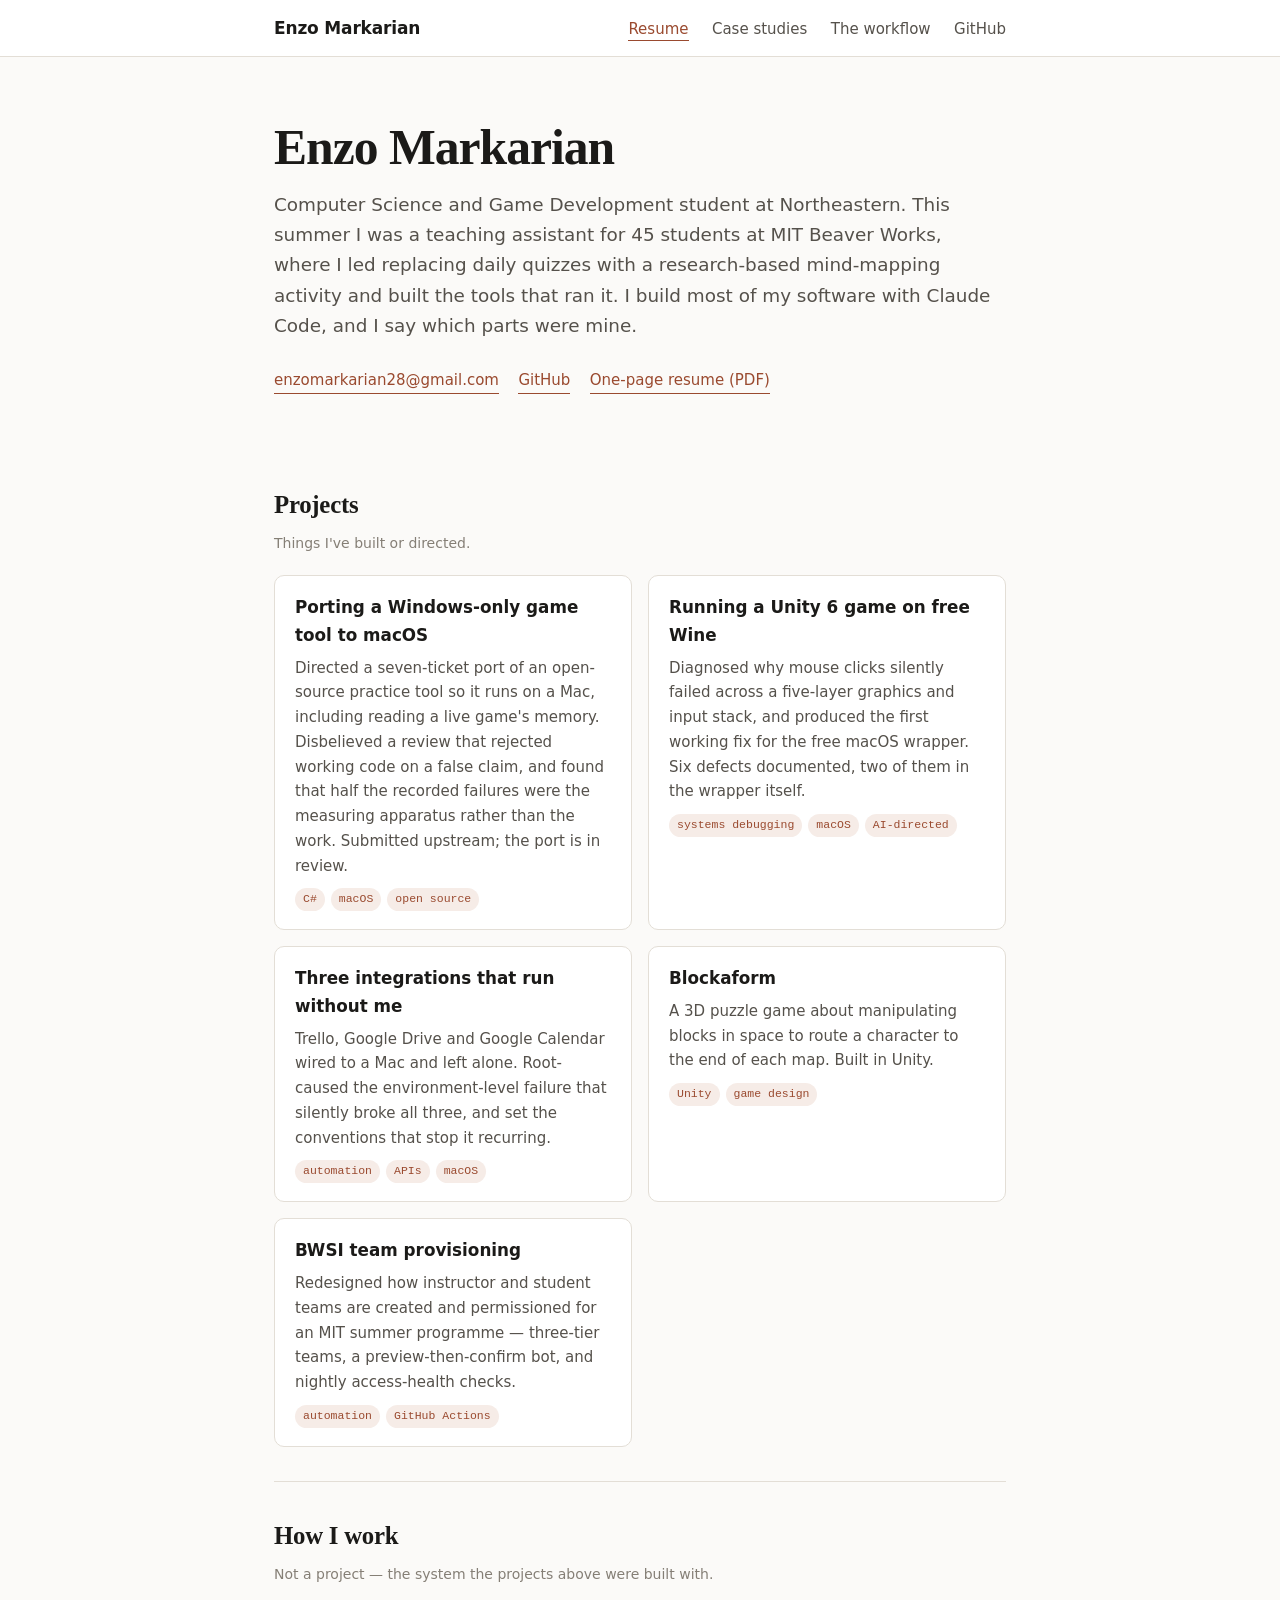
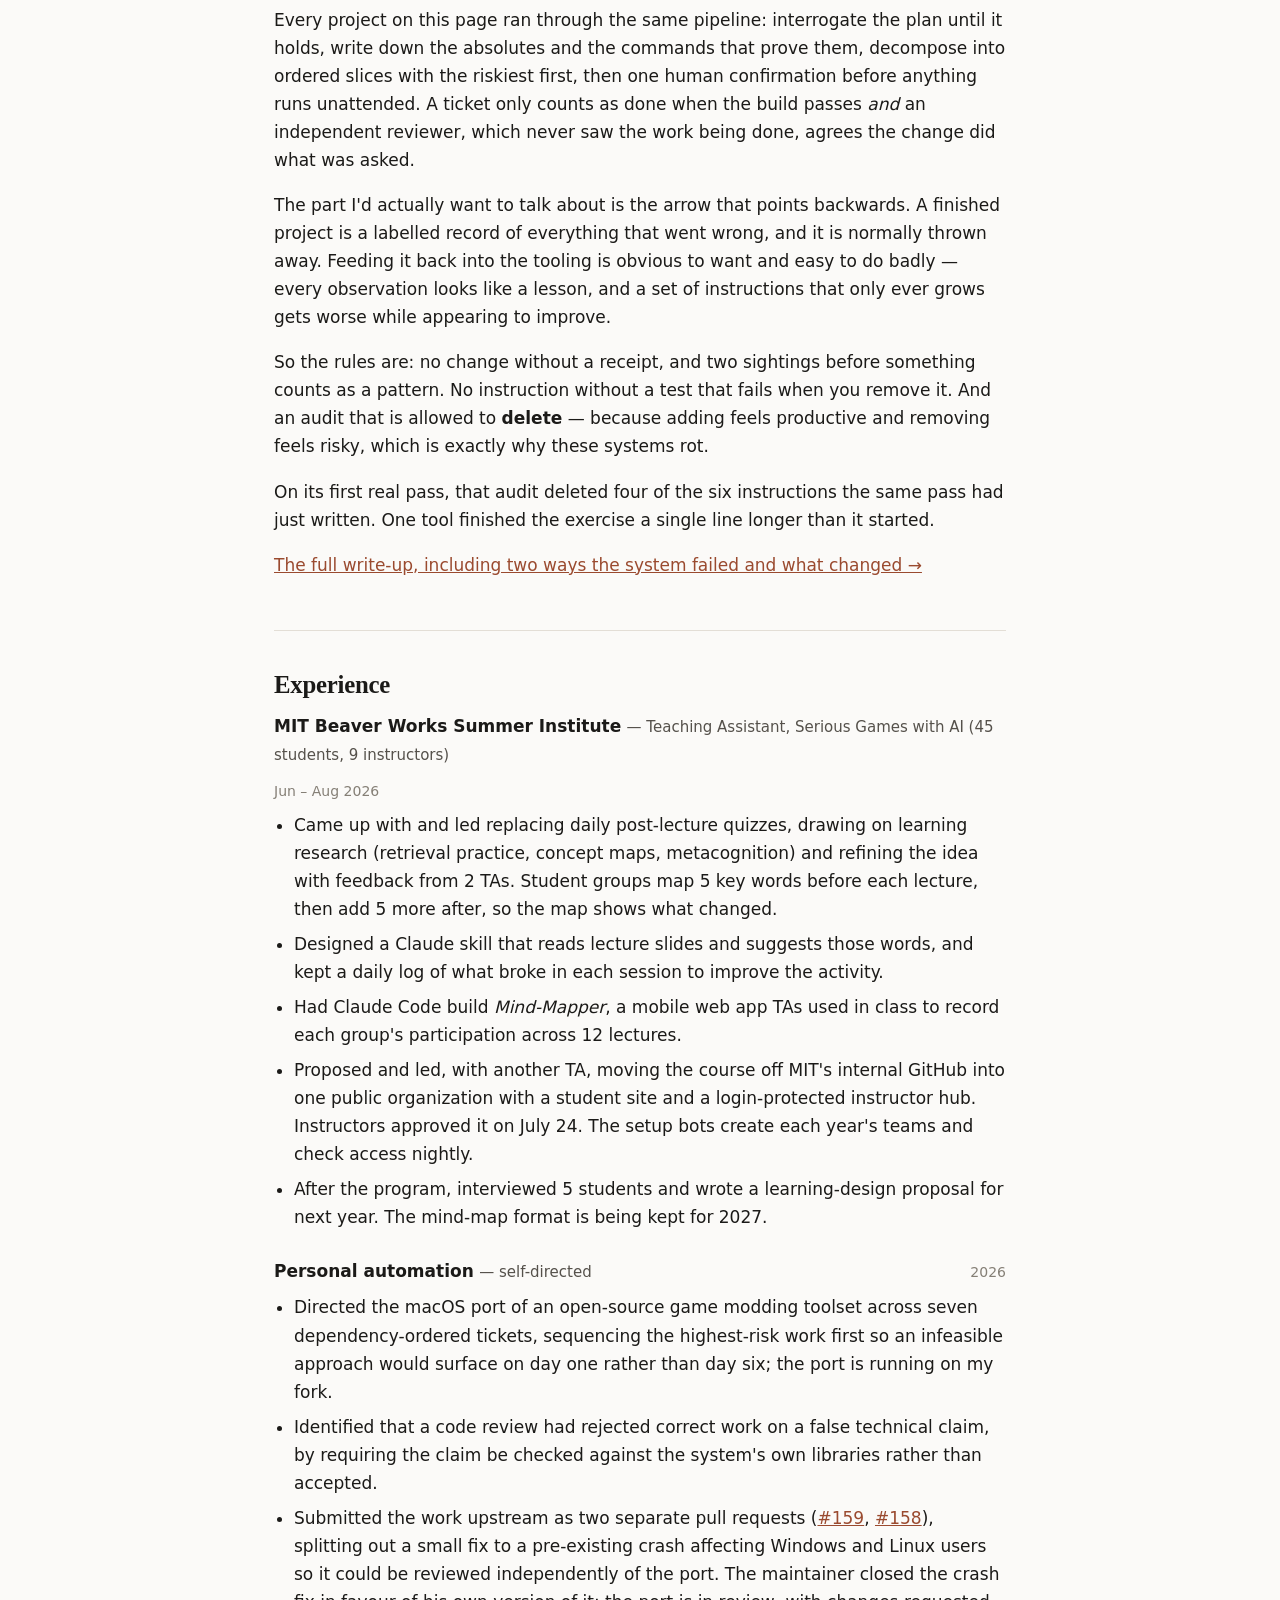
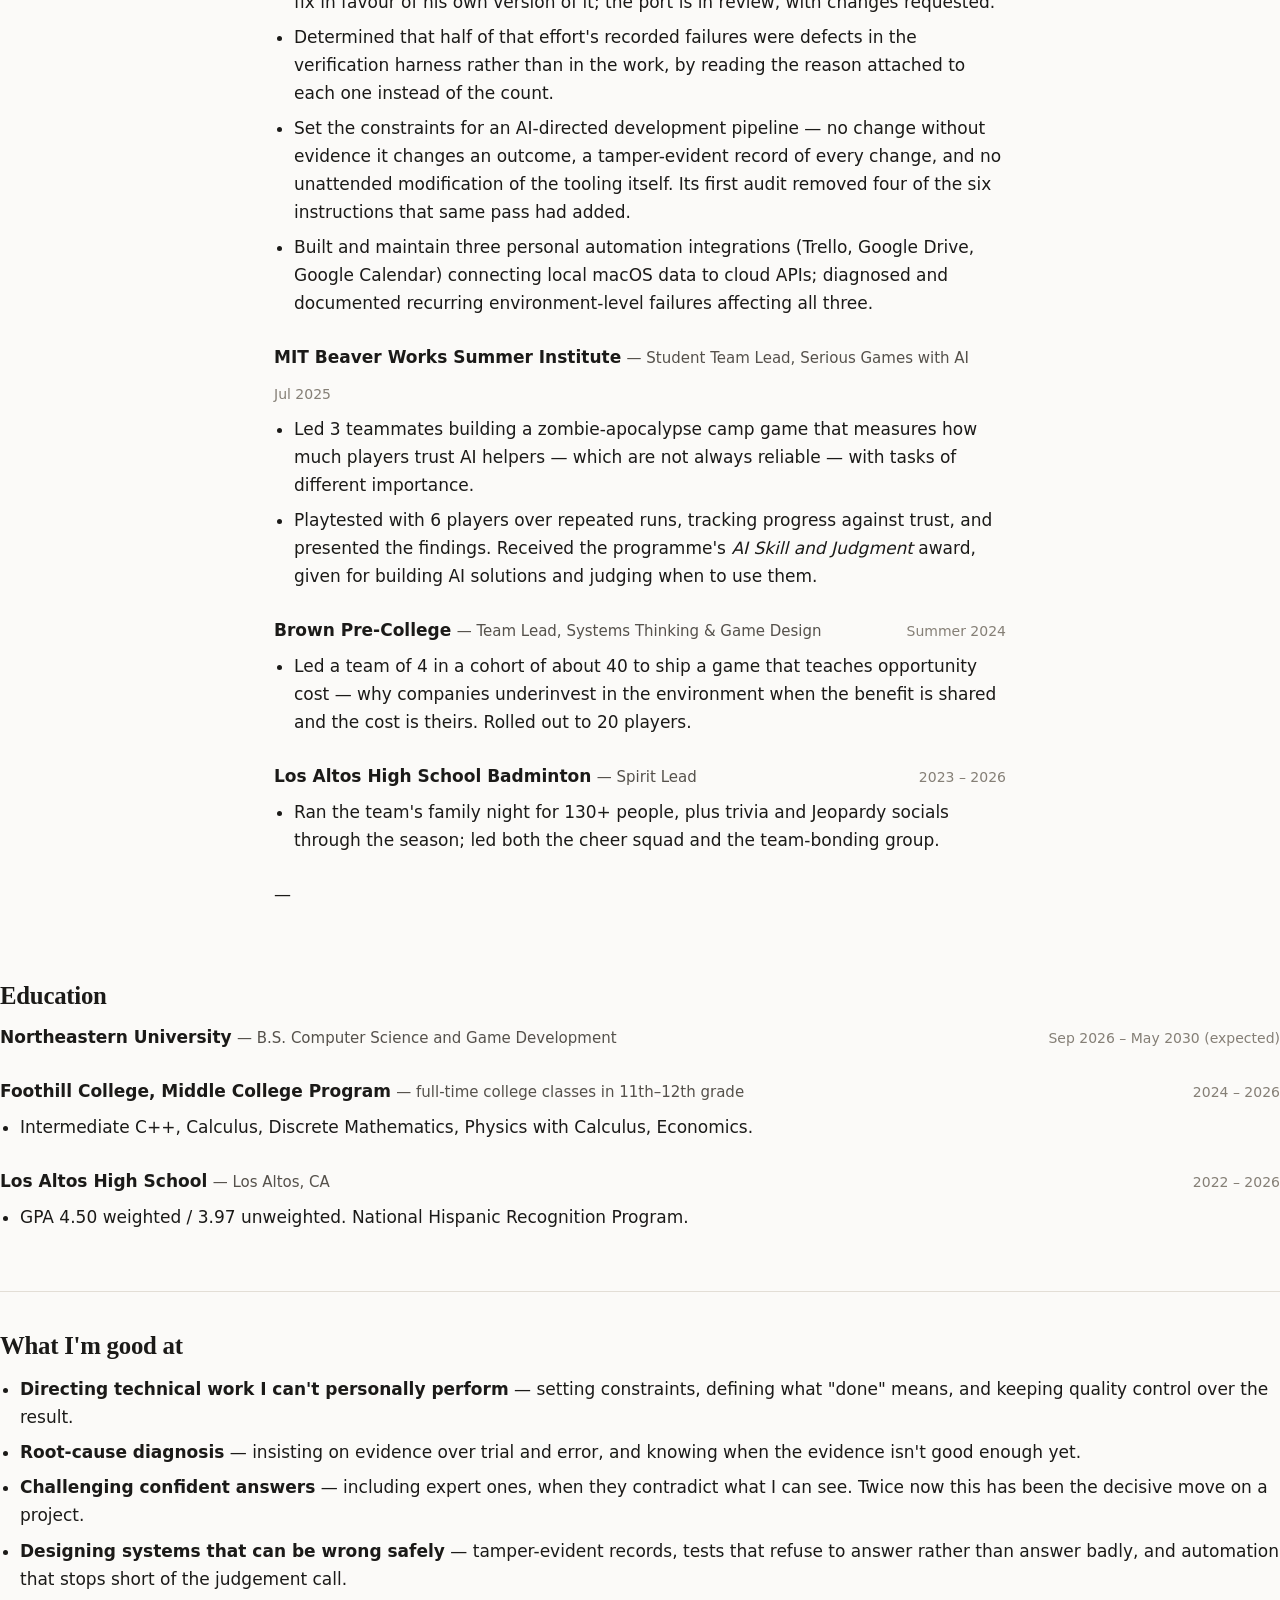
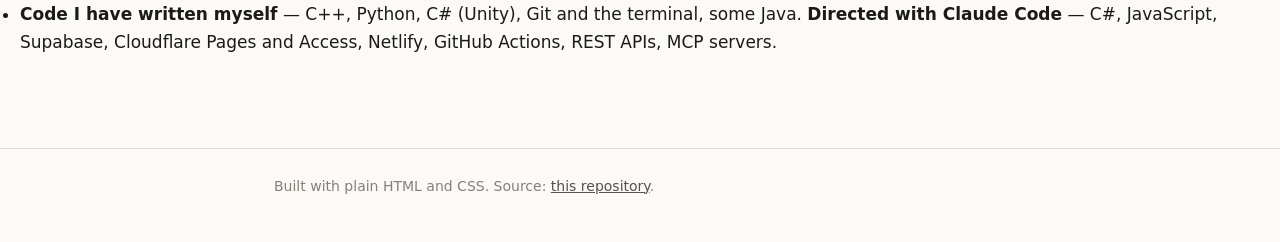
==== commit b303e161: "Lead the resume with the BWSI teaching work, and match the site to it Adds the evidence-backed teach" ====
--- a/index.html
+++ b/index.html
@@ -27,9 +27,10 @@
   <div class="hero">
     <h1>Enzo Markarian</h1>
     <p class="tagline">
-      I direct technical work — setting the constraints, checking the results, and
-      refusing to accept an answer I can't verify. Most recently that meant making a
-      Windows game run on a Mac after commercial software couldn't.
+      Computer Science and Game Development student at Northeastern. This summer I was a
+      teaching assistant for 45 students at MIT Beaver Works, where I led replacing daily
+      quizzes with a research-based mind-mapping activity and built the tools that ran it.
+      I build most of my software with Claude Code, and I say which parts were mine.
     </p>
     <p class="links">
       <a href="mailto:enzomarkarian28@gmail.com">enzomarkarian28@gmail.com</a>
@@ -126,20 +127,22 @@
     <div class="role" id="bwsi">
       <div class="meta">
         <div><strong>MIT Beaver Works Summer Institute</strong>
-             <span class="where">— SGAI (Serious Games with AI)</span></div>
-        <span class="when">2026</span>
-      </div>
-      <ul>
-        <li>Redesigned team provisioning into a three-tier structure (head, instructor,
-            student teams) with strictly team-based access and time-scoped permissions,
-            so past years become read-only automatically.</li>
-        <li>Introduced a preview-then-confirm workflow — proposed changes are shown for
-            review before anything is applied — reducing the risk of a mistaken bulk
-            permission change.</li>
-        <li>Added a nightly access-health check that publishes findings to the course
-            website, surfacing orphaned repositories and people with no team.</li>
-        <li>Migrated 8 project repositories off MIT's GitHub Enterprise, verifying every
-            reference matched after the move.</li>
+             <span class="where">— Teaching Assistant, Serious Games with AI (45 students, 9 instructors)</span></div>
+        <span class="when">Jun – Aug 2026</span>
+      </div>
+      <ul>
+        <li>Came up with and led replacing daily post-lecture quizzes, drawing on learning research
+            (retrieval practice, concept maps, metacognition) and refining the idea with feedback from 2 TAs. Student groups map 5 key words
+            before each lecture, then add 5 more after, so the map shows what changed.</li>
+        <li>Designed a Claude skill that reads lecture slides and suggests those words, and kept a
+            daily log of what broke in each session to improve the activity.</li>
+        <li>Had Claude Code build <em>Mind-Mapper</em>, a mobile web app TAs used in class to record
+            each group's participation across 12 lectures.</li>
+        <li>Proposed and led, with another TA, moving the course off MIT's internal GitHub into one
+            public organization with a student site and a login-protected instructor hub. Instructors
+            approved it on July 24. The setup bots create each year's teams and check access nightly.</li>
+        <li>After the program, interviewed 5 students and wrote a learning-design proposal for next
+            year. The mind-map format is being kept for 2027.</li>
       </ul>
     </div>
 
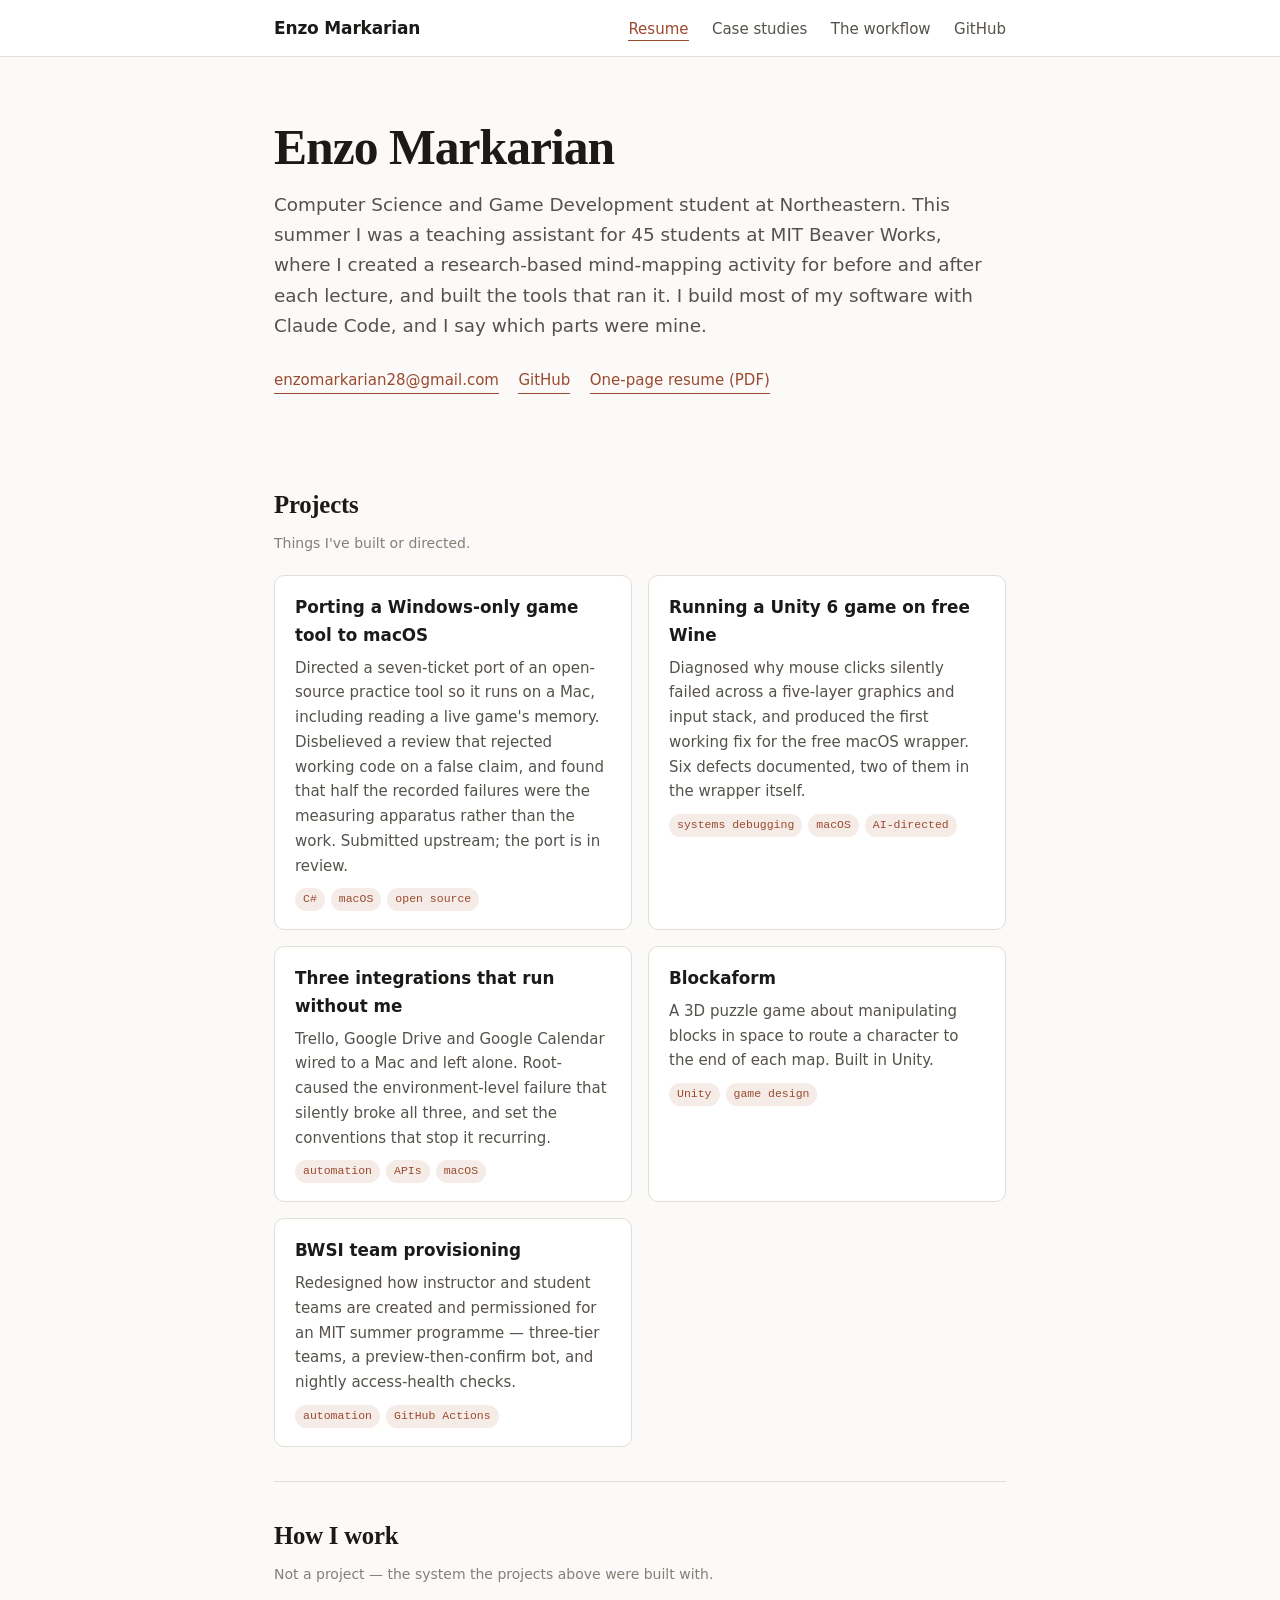
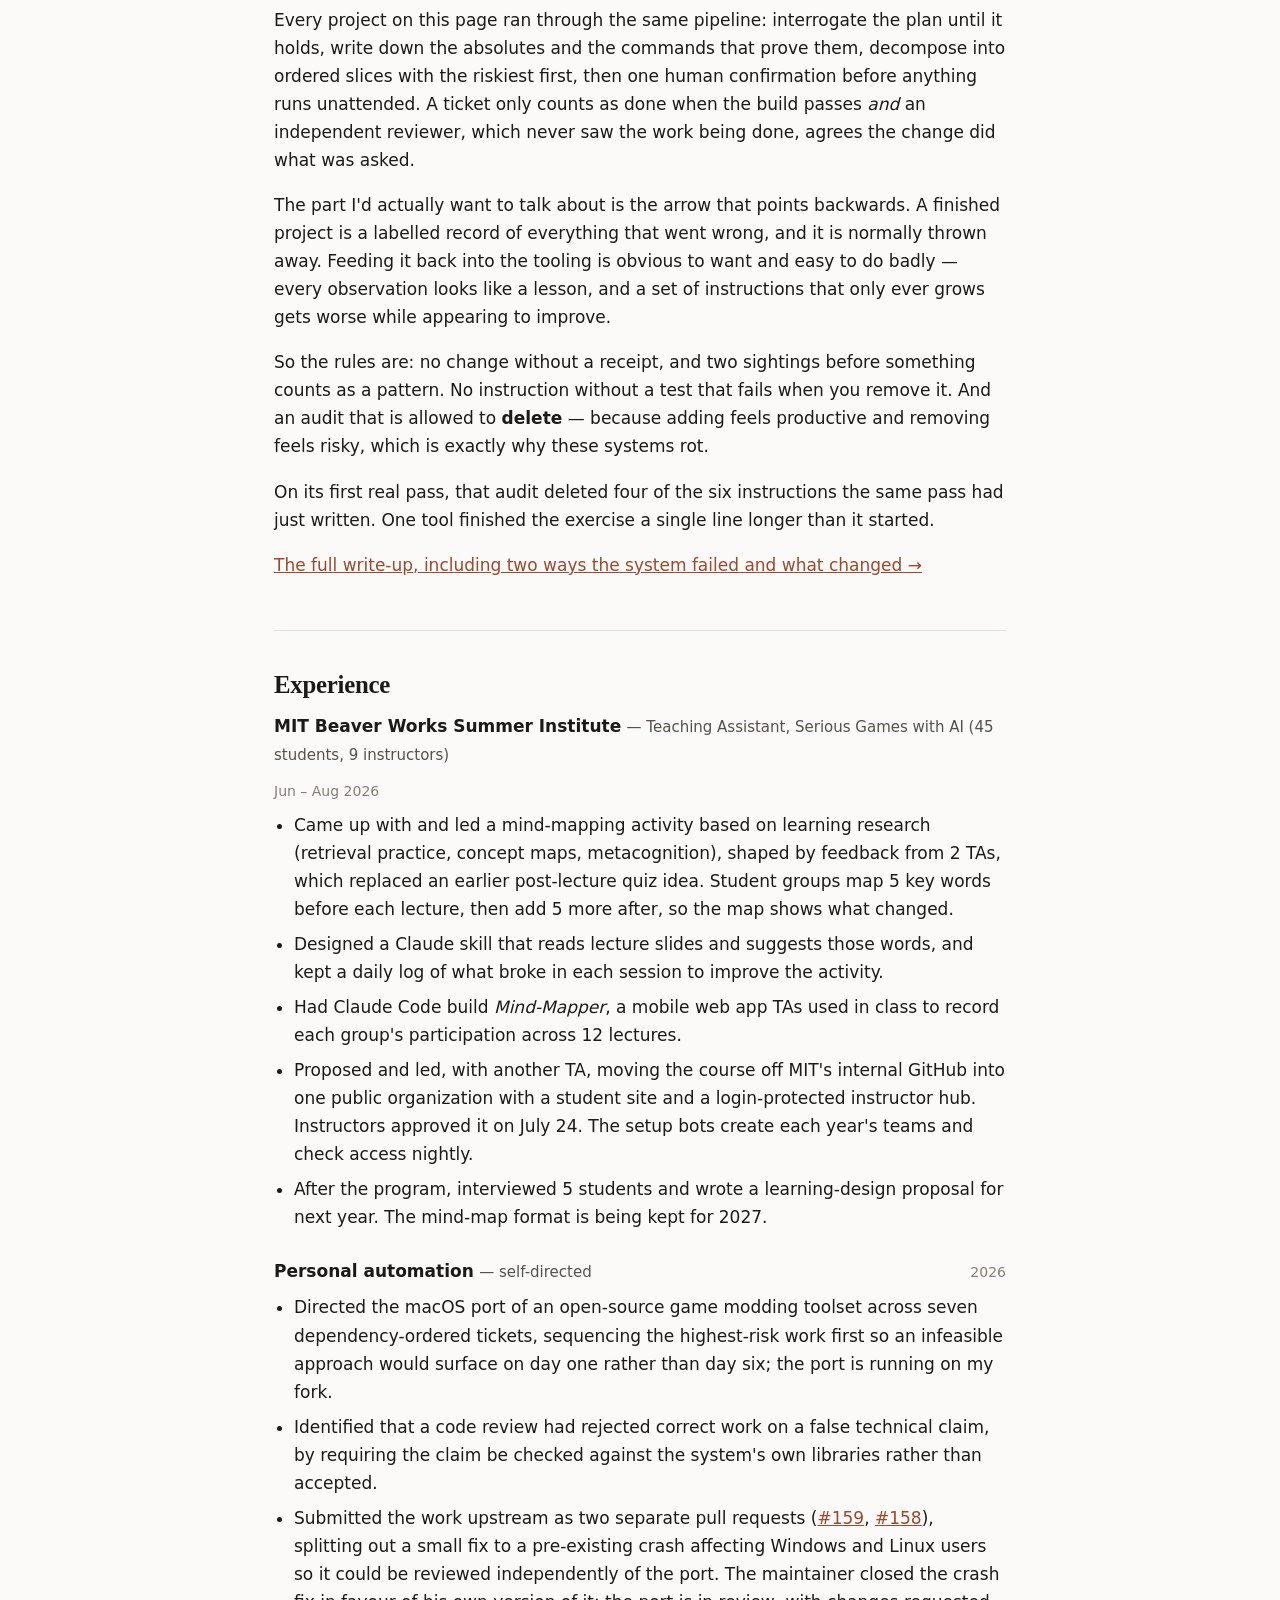
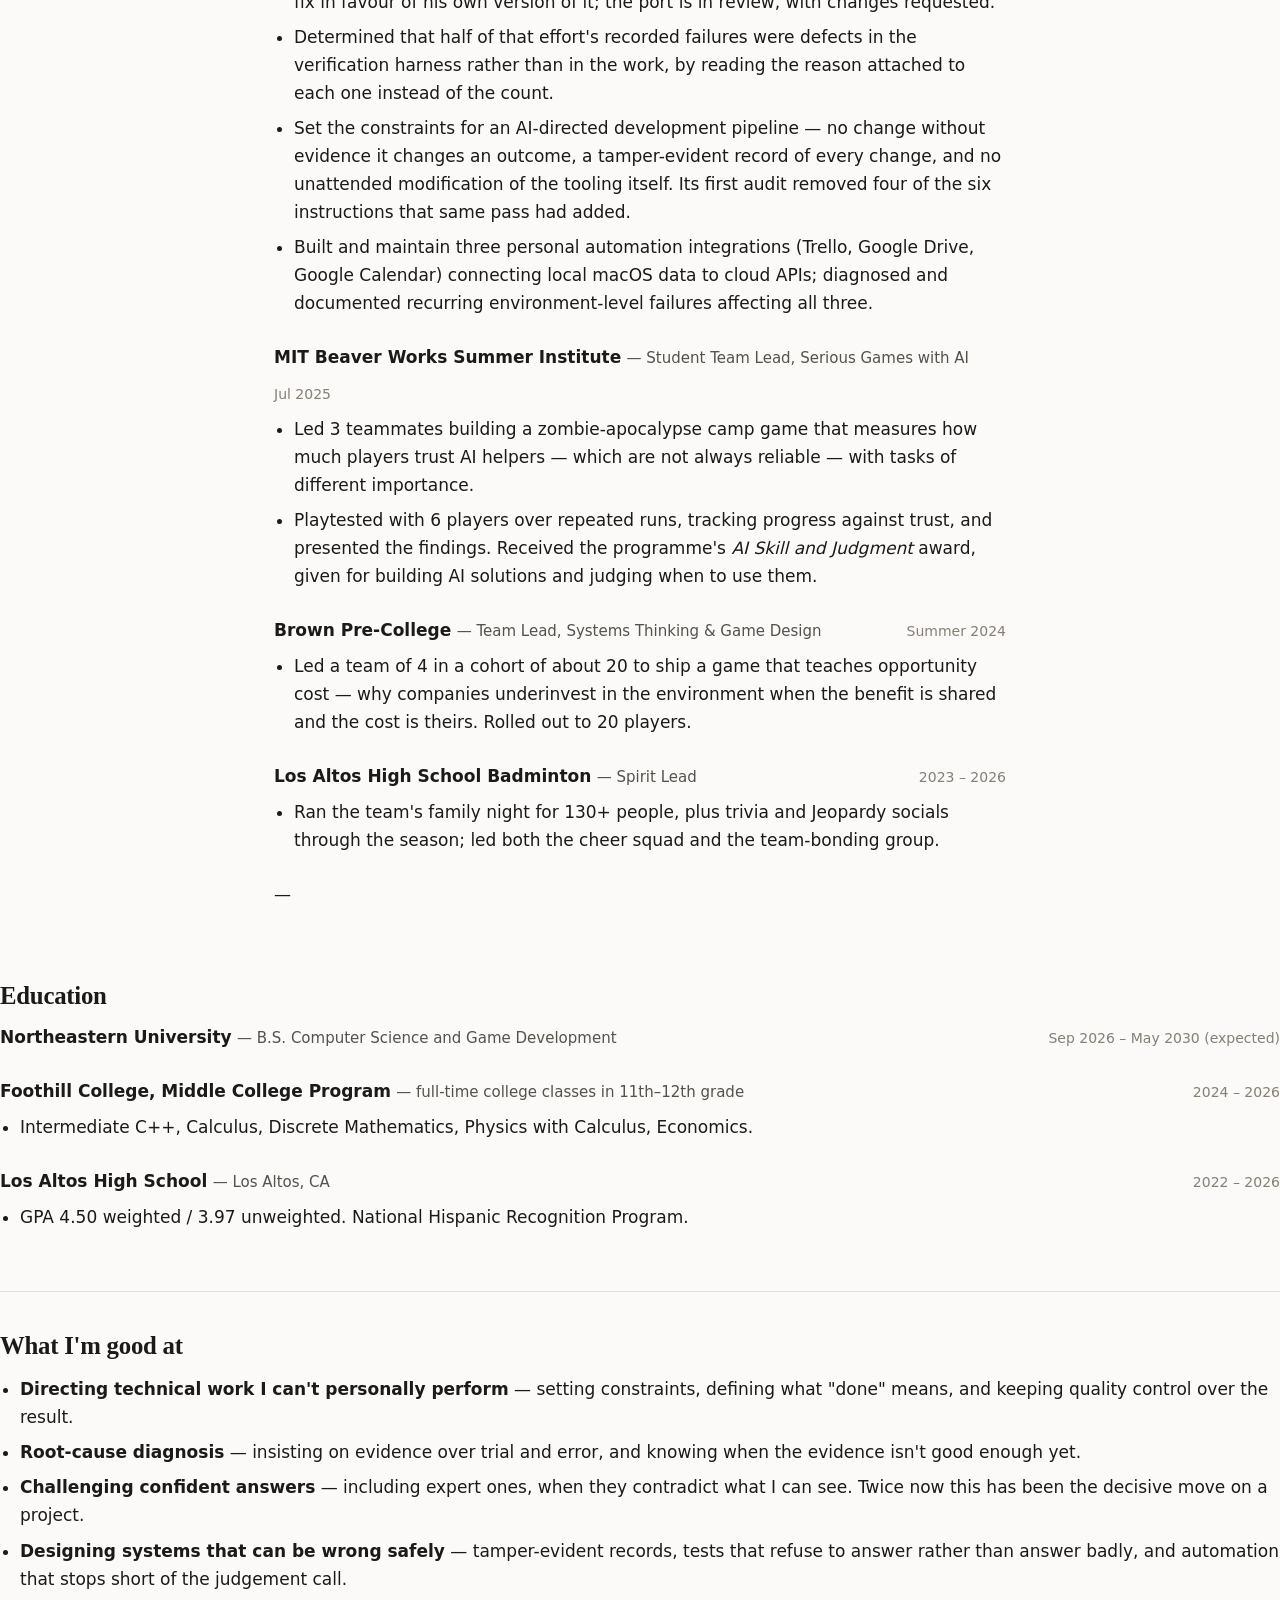
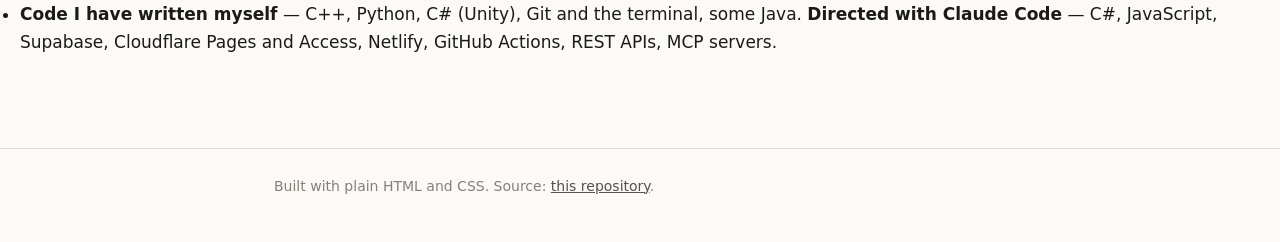
==== commit 985849eb: "Correct the mind-map origin, the Brown cohort size, and the CrossOver claim The activity replaced an" ====
--- a/index.html
+++ b/index.html
@@ -28,8 +28,8 @@
     <h1>Enzo Markarian</h1>
     <p class="tagline">
       Computer Science and Game Development student at Northeastern. This summer I was a
-      teaching assistant for 45 students at MIT Beaver Works, where I led replacing daily
-      quizzes with a research-based mind-mapping activity and built the tools that ran it.
+      teaching assistant for 45 students at MIT Beaver Works, where I created a research-based
+      mind-mapping activity for before and after each lecture, and built the tools that ran it.
       I build most of my software with Claude Code, and I say which parts were mine.
     </p>
     <p class="links">
@@ -131,8 +131,9 @@
         <span class="when">Jun – Aug 2026</span>
       </div>
       <ul>
-        <li>Came up with and led replacing daily post-lecture quizzes, drawing on learning research
-            (retrieval practice, concept maps, metacognition) and refining the idea with feedback from 2 TAs. Student groups map 5 key words
+        <li>Came up with and led a mind-mapping activity based on learning research
+            (retrieval practice, concept maps, metacognition), shaped by feedback from 2 TAs, which
+            replaced an earlier post-lecture quiz idea. Student groups map 5 key words
             before each lecture, then add 5 more after, so the map shows what changed.</li>
         <li>Designed a Claude skill that reads lecture slides and suggests those words, and kept a
             daily log of what broke in each session to improve the activity.</li>
@@ -206,7 +207,7 @@
         <span class="when">Summer 2024</span>
       </div>
       <ul>
-        <li>Led a team of 4 in a cohort of about 40 to ship a game that teaches opportunity cost —
+        <li>Led a team of 4 in a cohort of about 20 to ship a game that teaches opportunity cost —
             why companies underinvest in the environment when the benefit is shared and the cost is
             theirs. Rolled out to 20 players.</li>
       </ul>
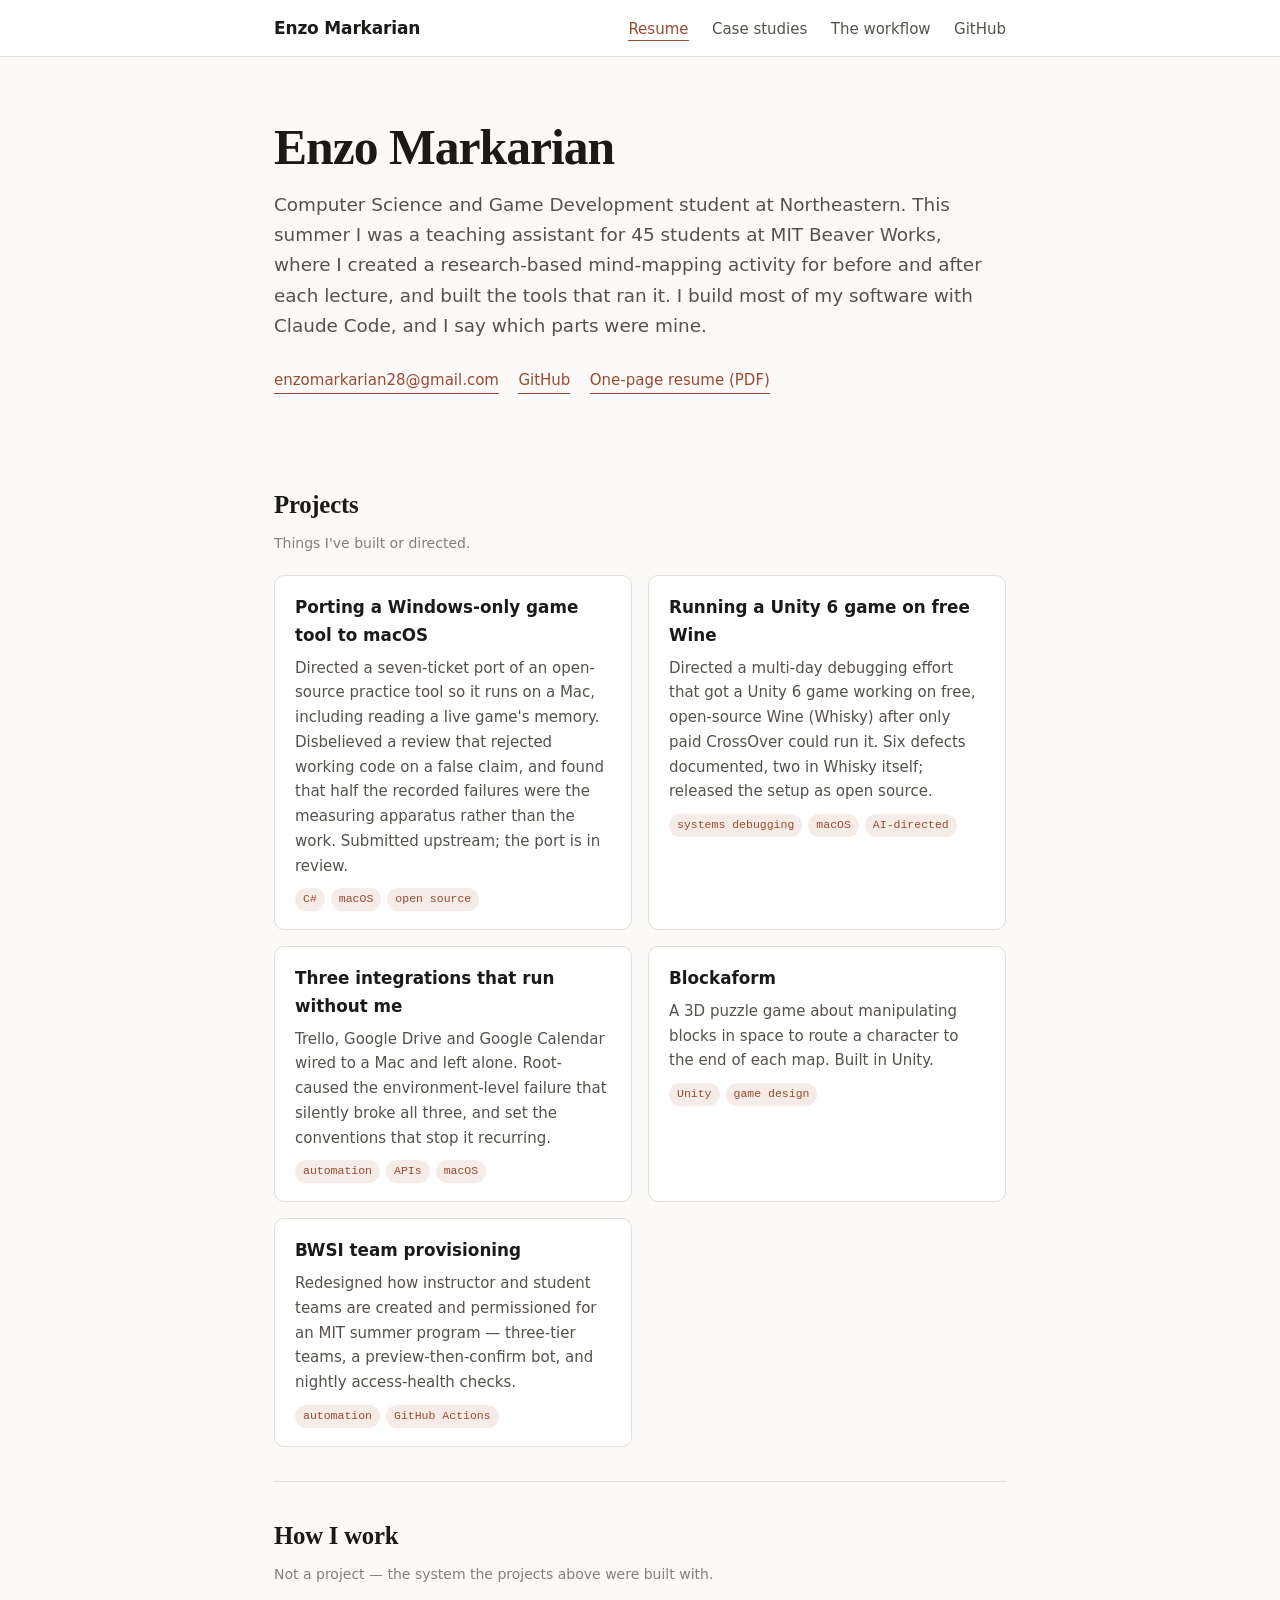
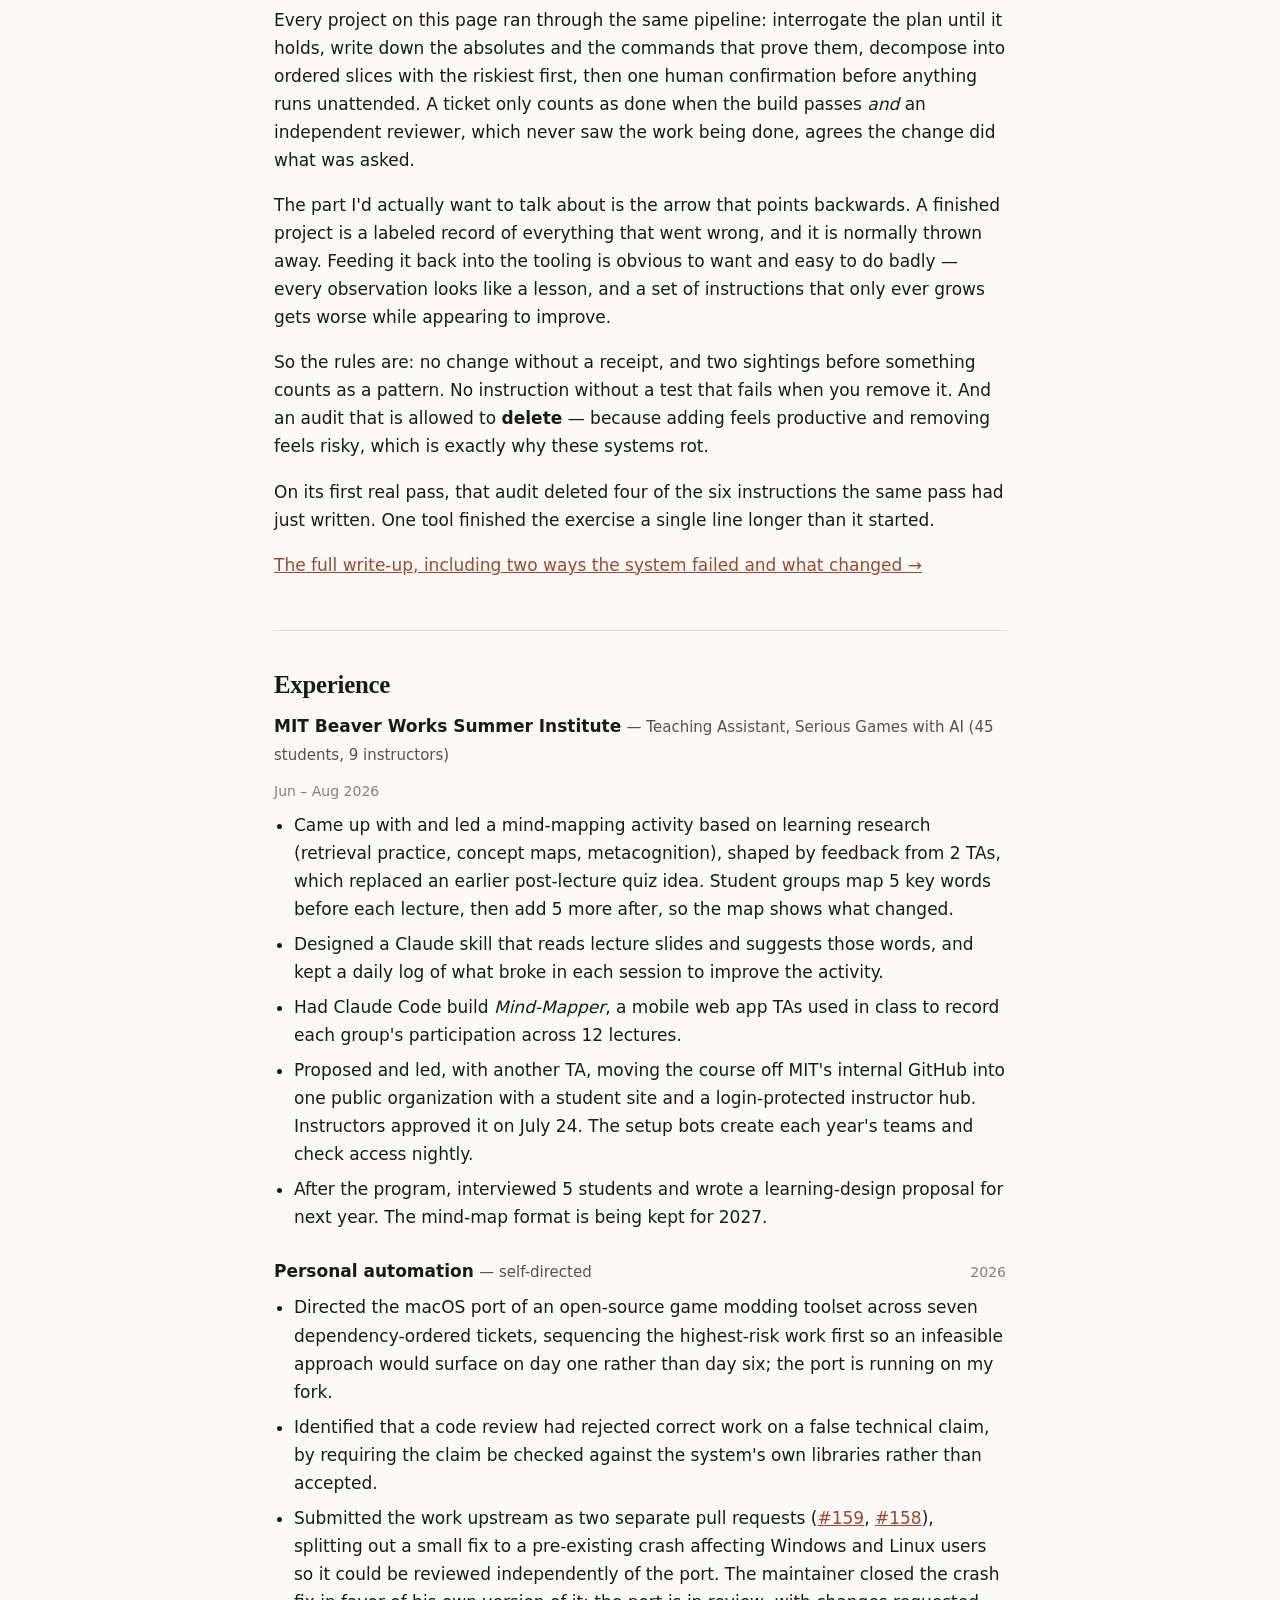
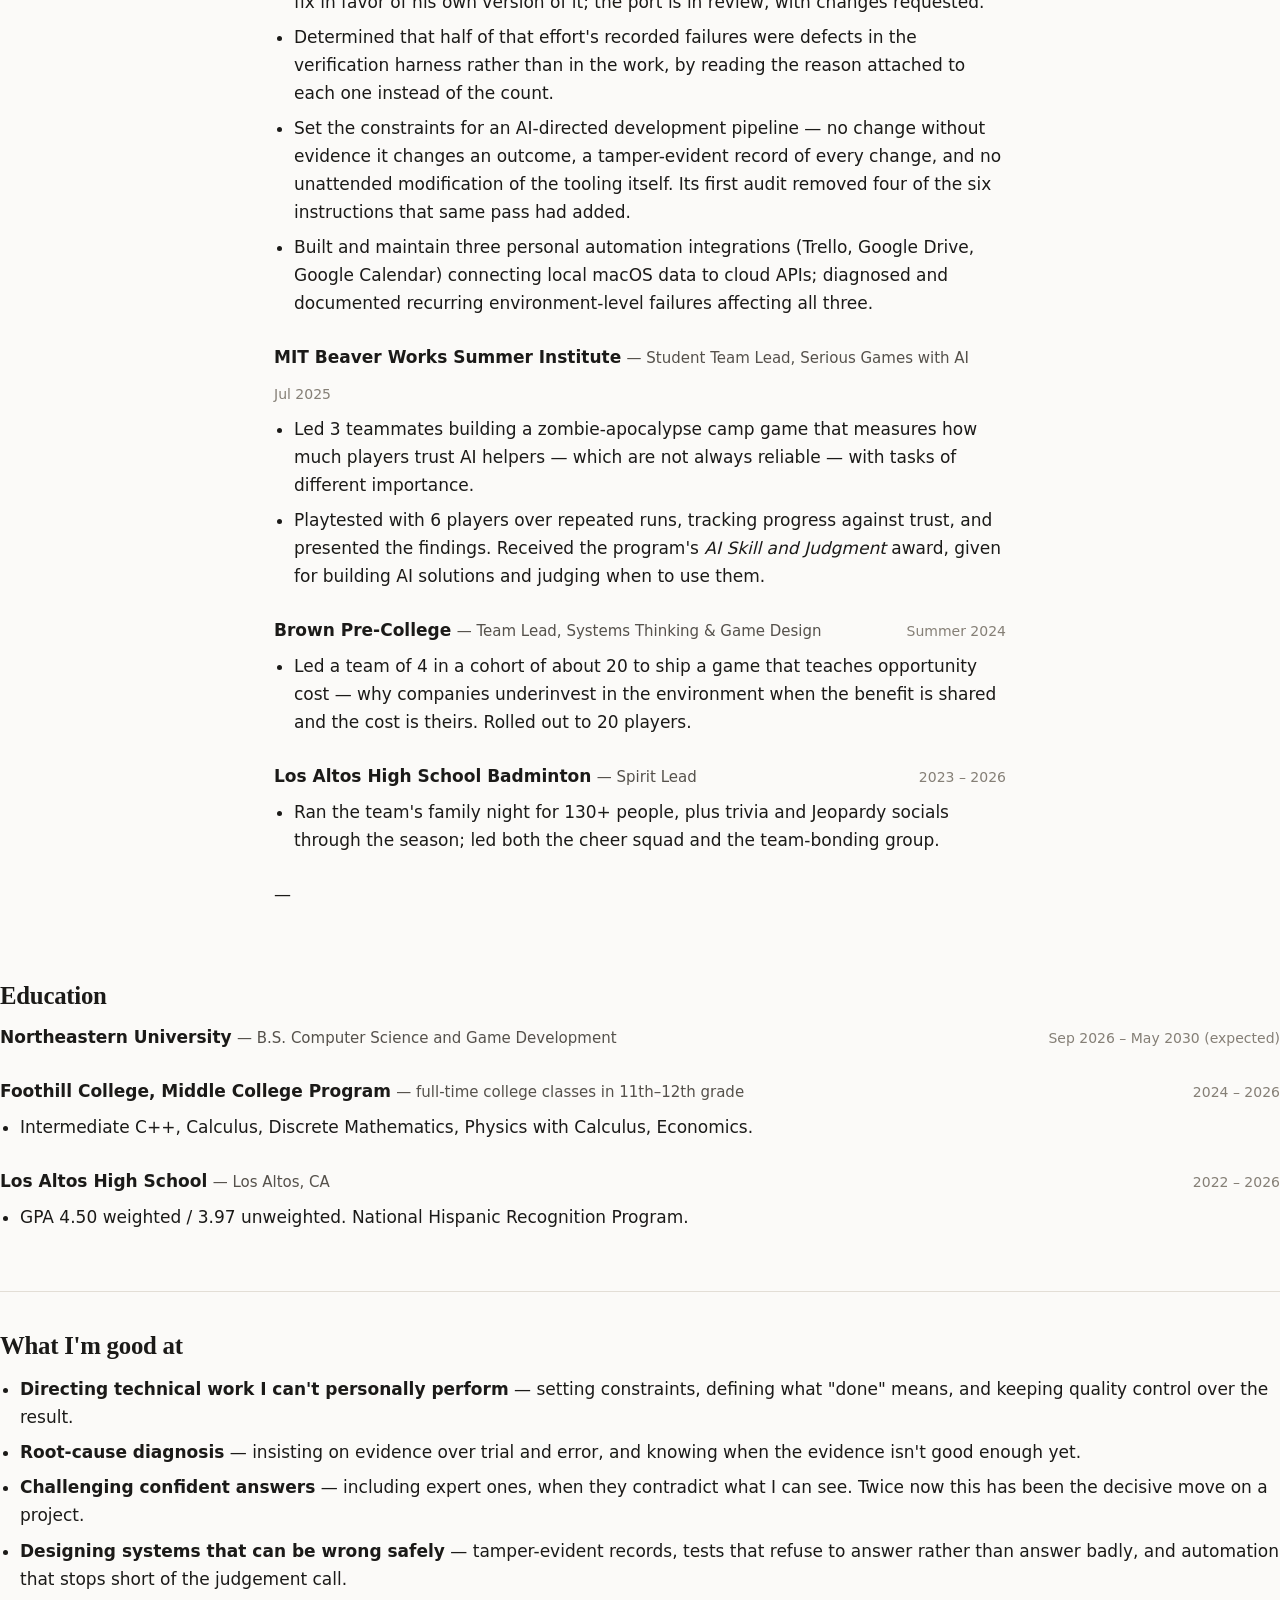
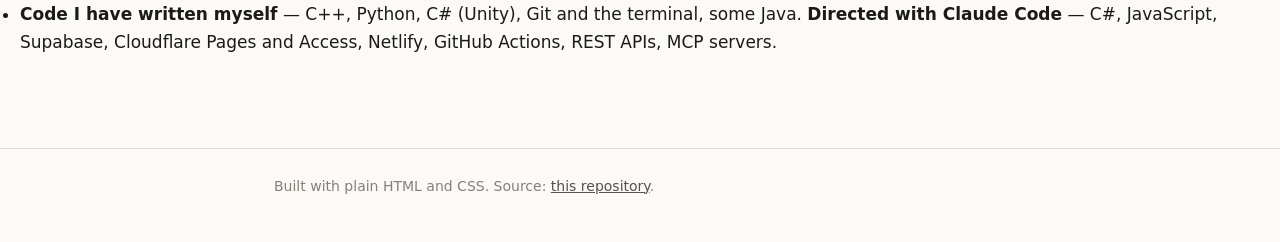
==== commit 5b814336: "Remove the 'first working fix' overclaim and use American spelling Co-Authored-By: Claude Opus 5 <no" ====
--- a/index.html
+++ b/index.html
@@ -57,9 +57,9 @@
 
       <a class="card" href="/projects/peak-on-wine.html">
         <h3>Running a Unity 6 game on free Wine</h3>
-        <p>Diagnosed why mouse clicks silently failed across a five-layer graphics and
-           input stack, and produced the first working fix for the free macOS wrapper.
-           Six defects documented, two of them in the wrapper itself.</p>
+        <p>Directed a multi-day debugging effort that got a Unity 6 game working on free,
+           open-source Wine (Whisky) after only paid CrossOver could run it. Six defects
+           documented, two in Whisky itself; released the setup as open source.</p>
         <span class="tag">systems debugging</span><span class="tag">macOS</span><span class="tag">AI-directed</span>
       </a>
 
@@ -81,7 +81,7 @@
       <a class="card" href="#bwsi">
         <h3>BWSI team provisioning</h3>
         <p>Redesigned how instructor and student teams are created and permissioned for
-           an MIT summer programme — three-tier teams, a preview-then-confirm bot, and
+           an MIT summer program — three-tier teams, a preview-then-confirm bot, and
            nightly access-health checks.</p>
         <span class="tag">automation</span><span class="tag">GitHub Actions</span>
       </a>
@@ -102,7 +102,7 @@
     </p>
     <p>
       The part I'd actually want to talk about is the arrow that points backwards. A
-      finished project is a labelled record of everything that went wrong, and it is
+      finished project is a labeled record of everything that went wrong, and it is
       normally thrown away. Feeding it back into the tooling is obvious to want and easy
       to do badly — every observation looks like a lesson, and a set of instructions that
       only ever grows gets worse while appearing to improve.
@@ -165,7 +165,7 @@
             <a href="https://github.com/NoahStolk/ddinfo-tools/pull/158">#158</a>),
             splitting out a small fix to a pre-existing crash affecting Windows and
             Linux users so it could be reviewed independently of the port. The maintainer
-            closed the crash fix in favour of his own version of it; the port is in review,
+            closed the crash fix in favor of his own version of it; the port is in review,
             with changes requested.</li>
         <li>Determined that half of that effort's recorded failures were defects in the
             verification harness rather than in the work, by reading the reason attached
@@ -195,7 +195,7 @@
         <li>Led 3 teammates building a zombie-apocalypse camp game that measures how much players
             trust AI helpers — which are not always reliable — with tasks of different importance.</li>
         <li>Playtested with 6 players over repeated runs, tracking progress against trust, and
-            presented the findings. Received the programme's <em>AI Skill and Judgment</em> award,
+            presented the findings. Received the program's <em>AI Skill and Judgment</em> award,
             given for building AI solutions and judging when to use them.</li>
       </ul>
     </div>
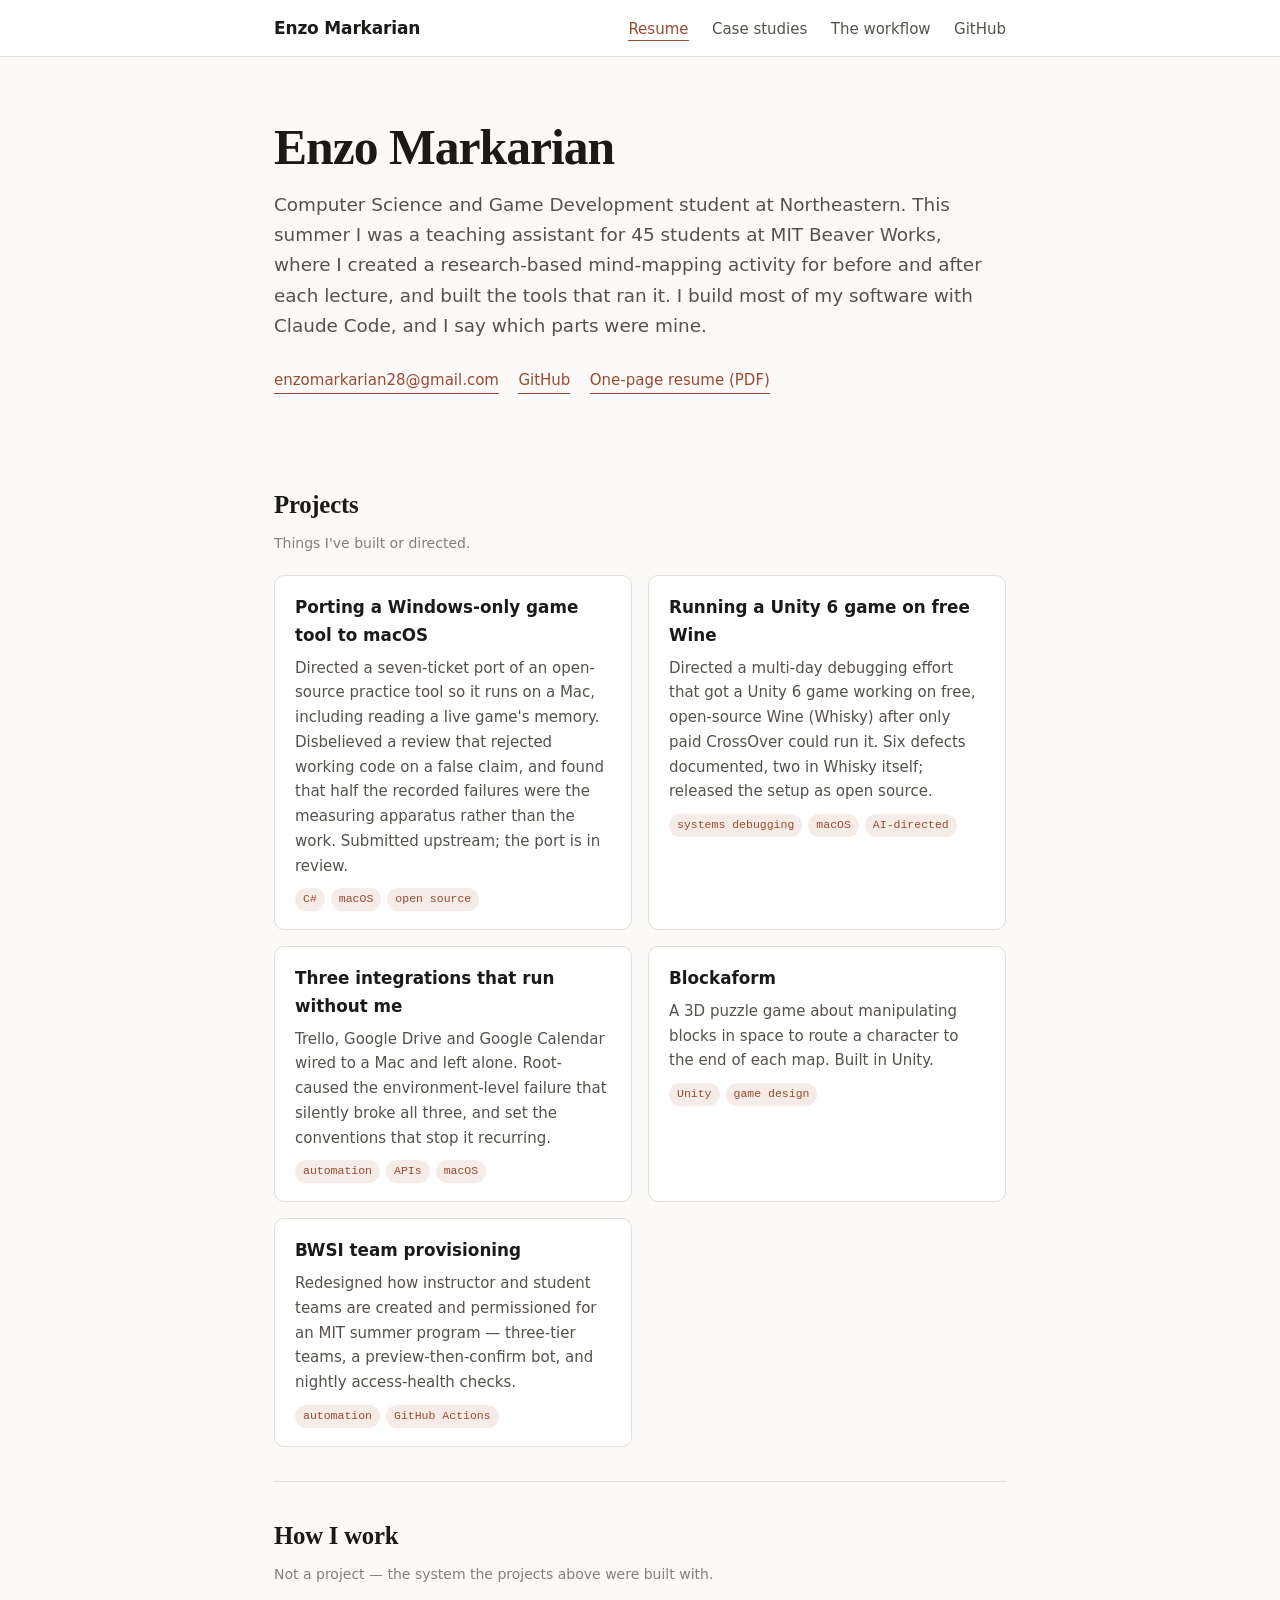
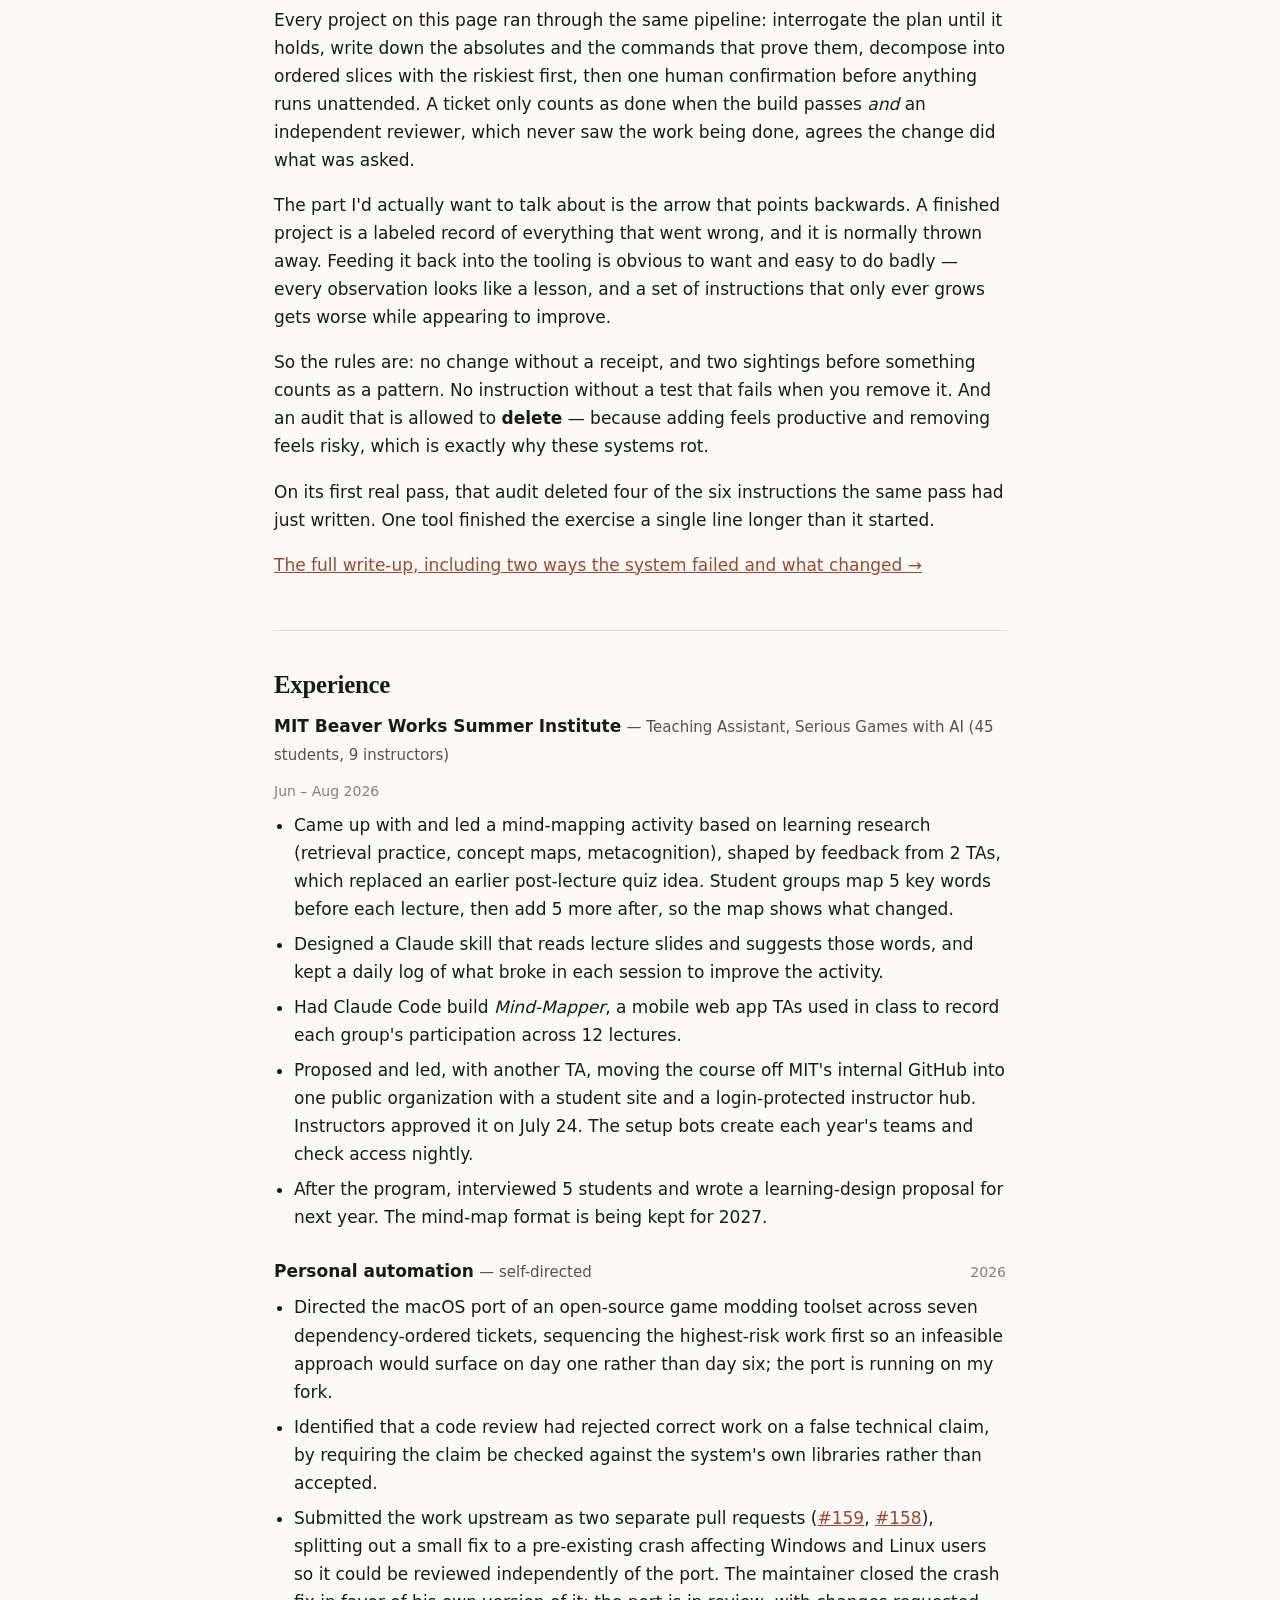
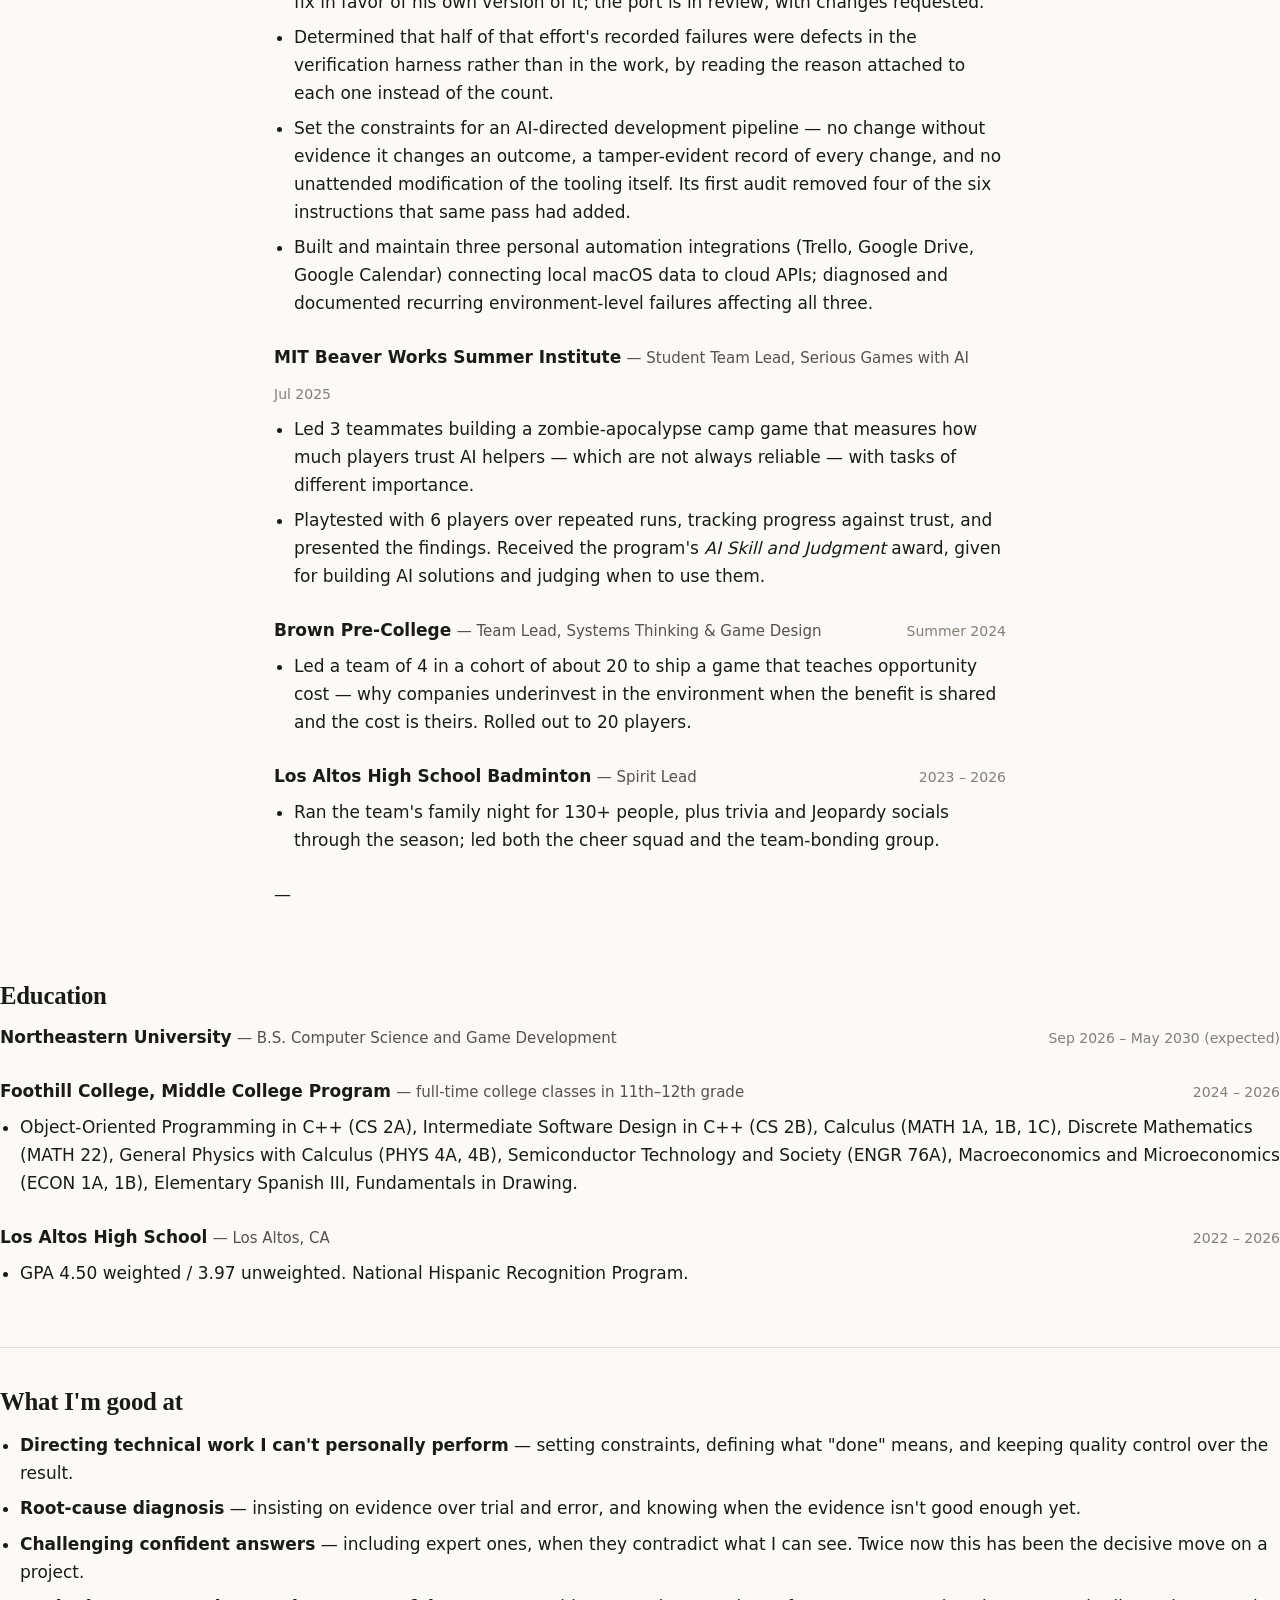
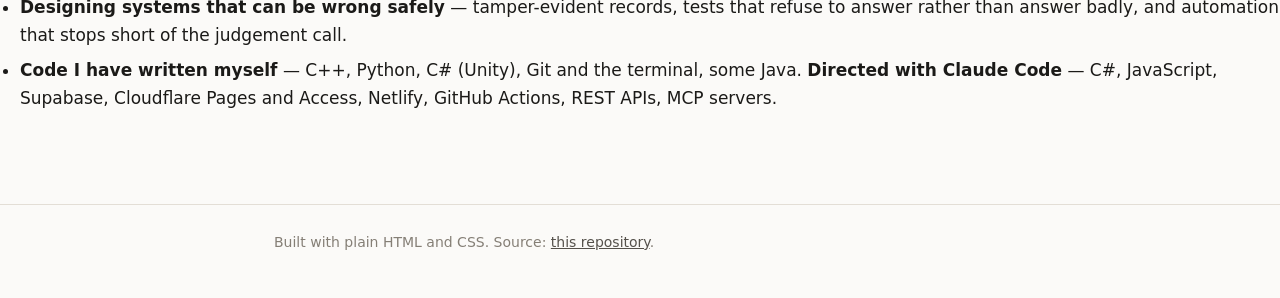
==== commit b434dce6: "List the full Foothill coursework on the resume and site Co-Authored-By: Claude Opus 5 <noreply@anth" ====
--- a/index.html
+++ b/index.html
@@ -244,7 +244,7 @@
              <span class="where">— full-time college classes in 11th–12th grade</span></div>
         <span class="when">2024 – 2026</span>
       </div>
-      <ul><li>Intermediate C++, Calculus, Discrete Mathematics, Physics with Calculus, Economics.</li></ul>
+      <ul><li>Object-Oriented Programming in C++ (CS 2A), Intermediate Software Design in C++ (CS 2B), Calculus (MATH 1A, 1B, 1C), Discrete Mathematics (MATH 22), General Physics with Calculus (PHYS 4A, 4B), Semiconductor Technology and Society (ENGR 76A), Macroeconomics and Microeconomics (ECON 1A, 1B), Elementary Spanish III, Fundamentals in Drawing.</li></ul>
     </div>
     <div class="role">
       <div class="meta">
